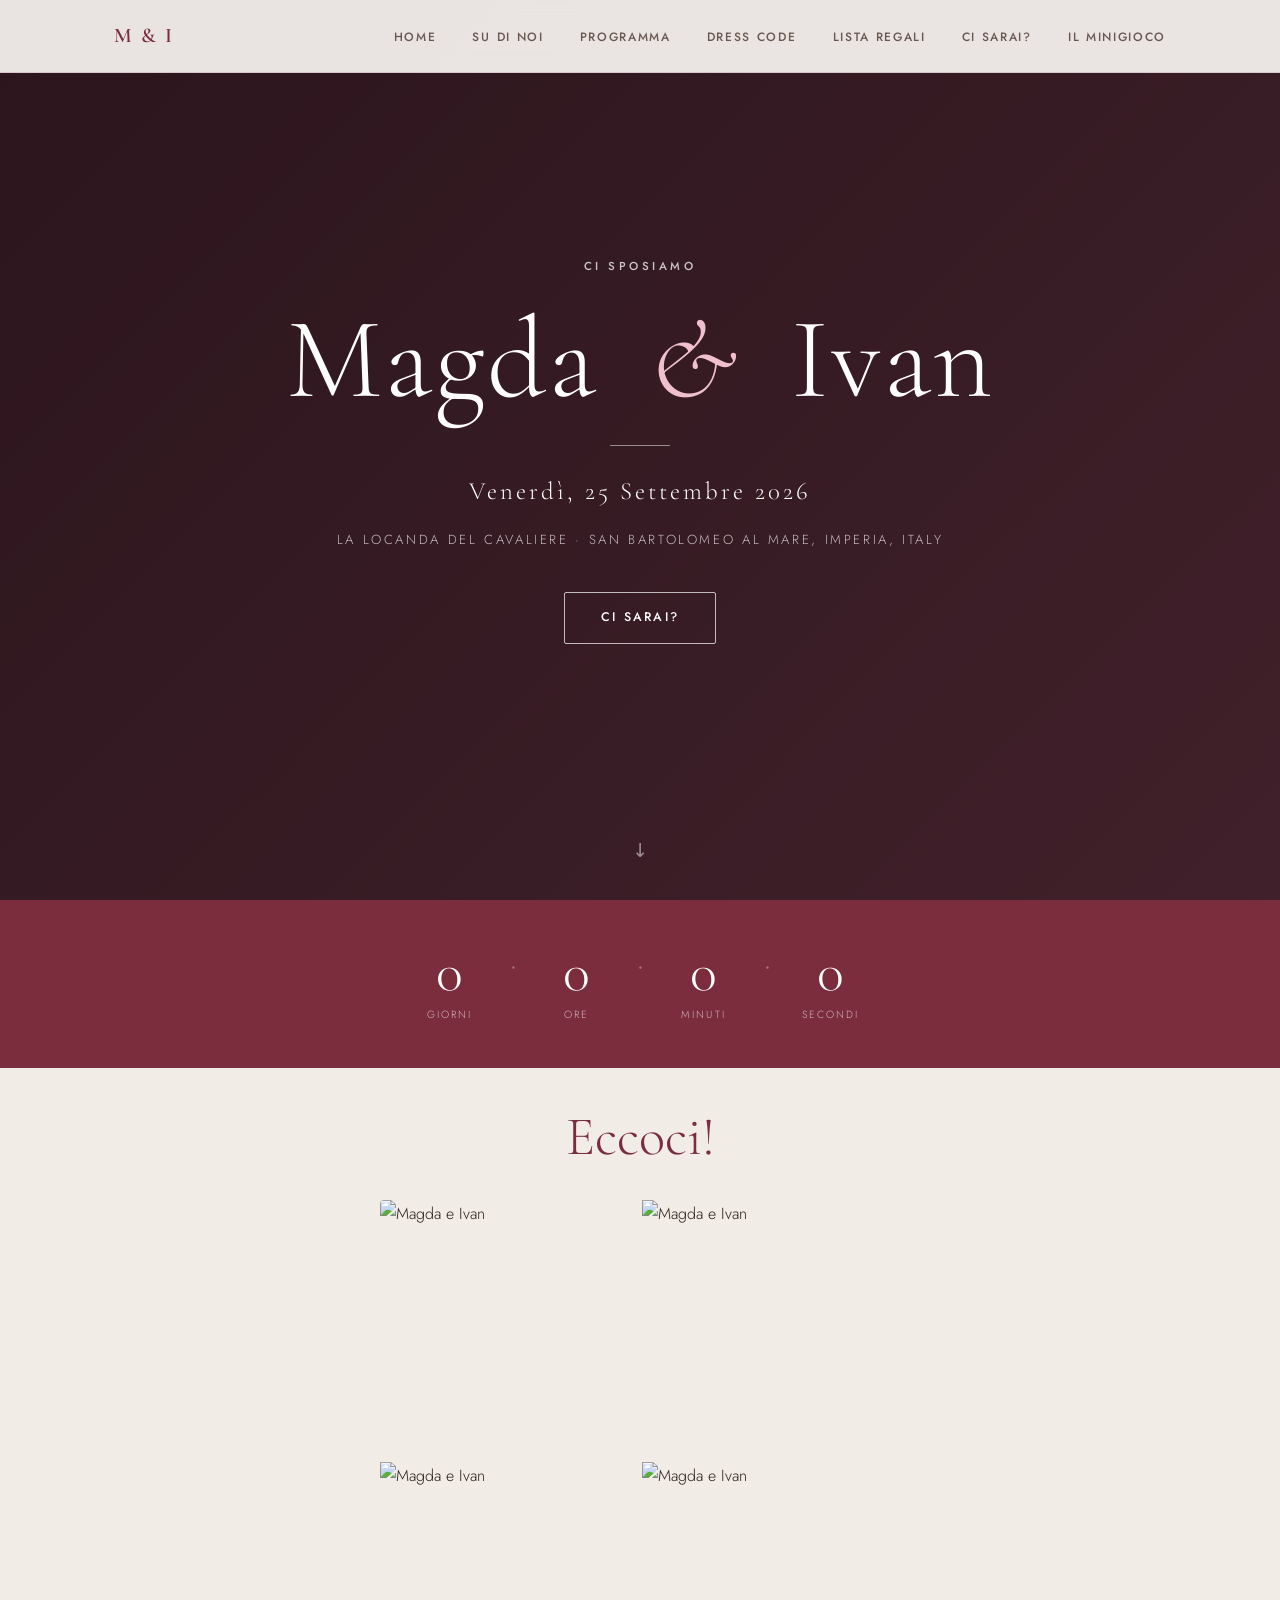
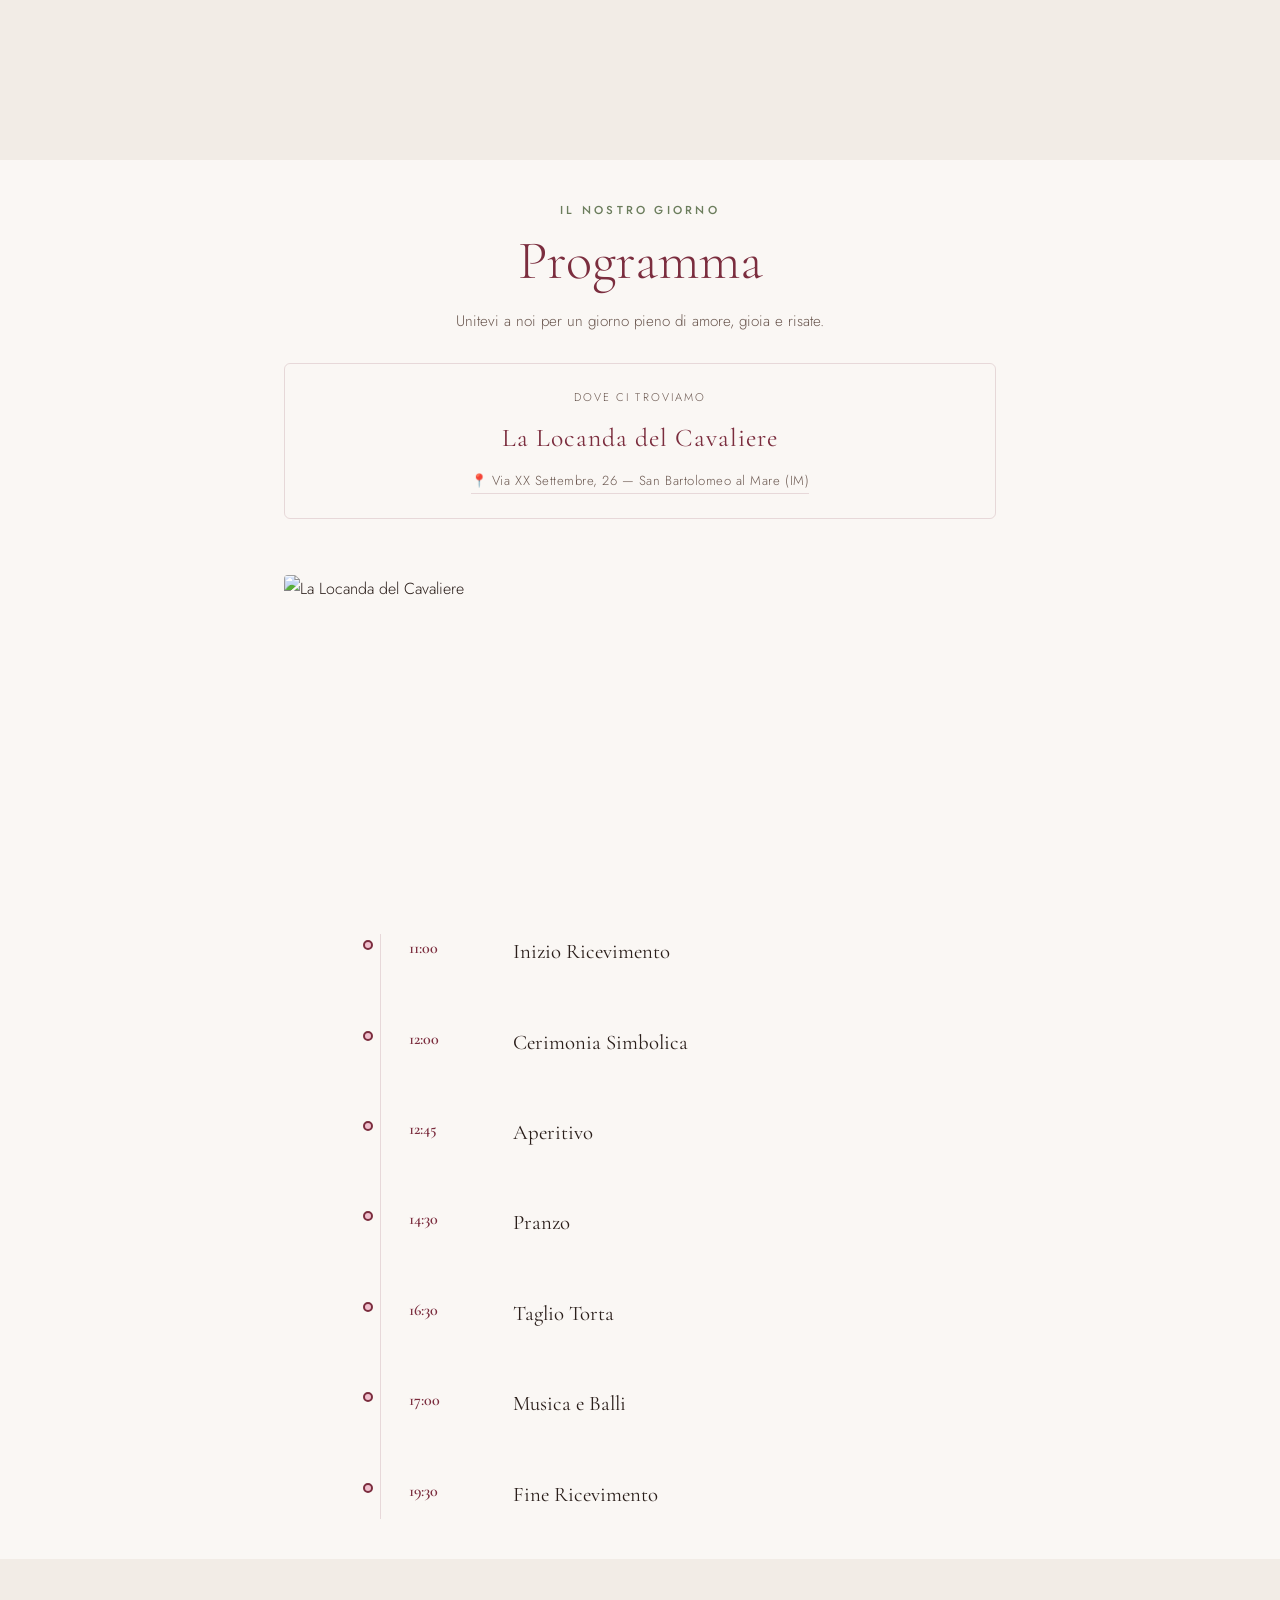
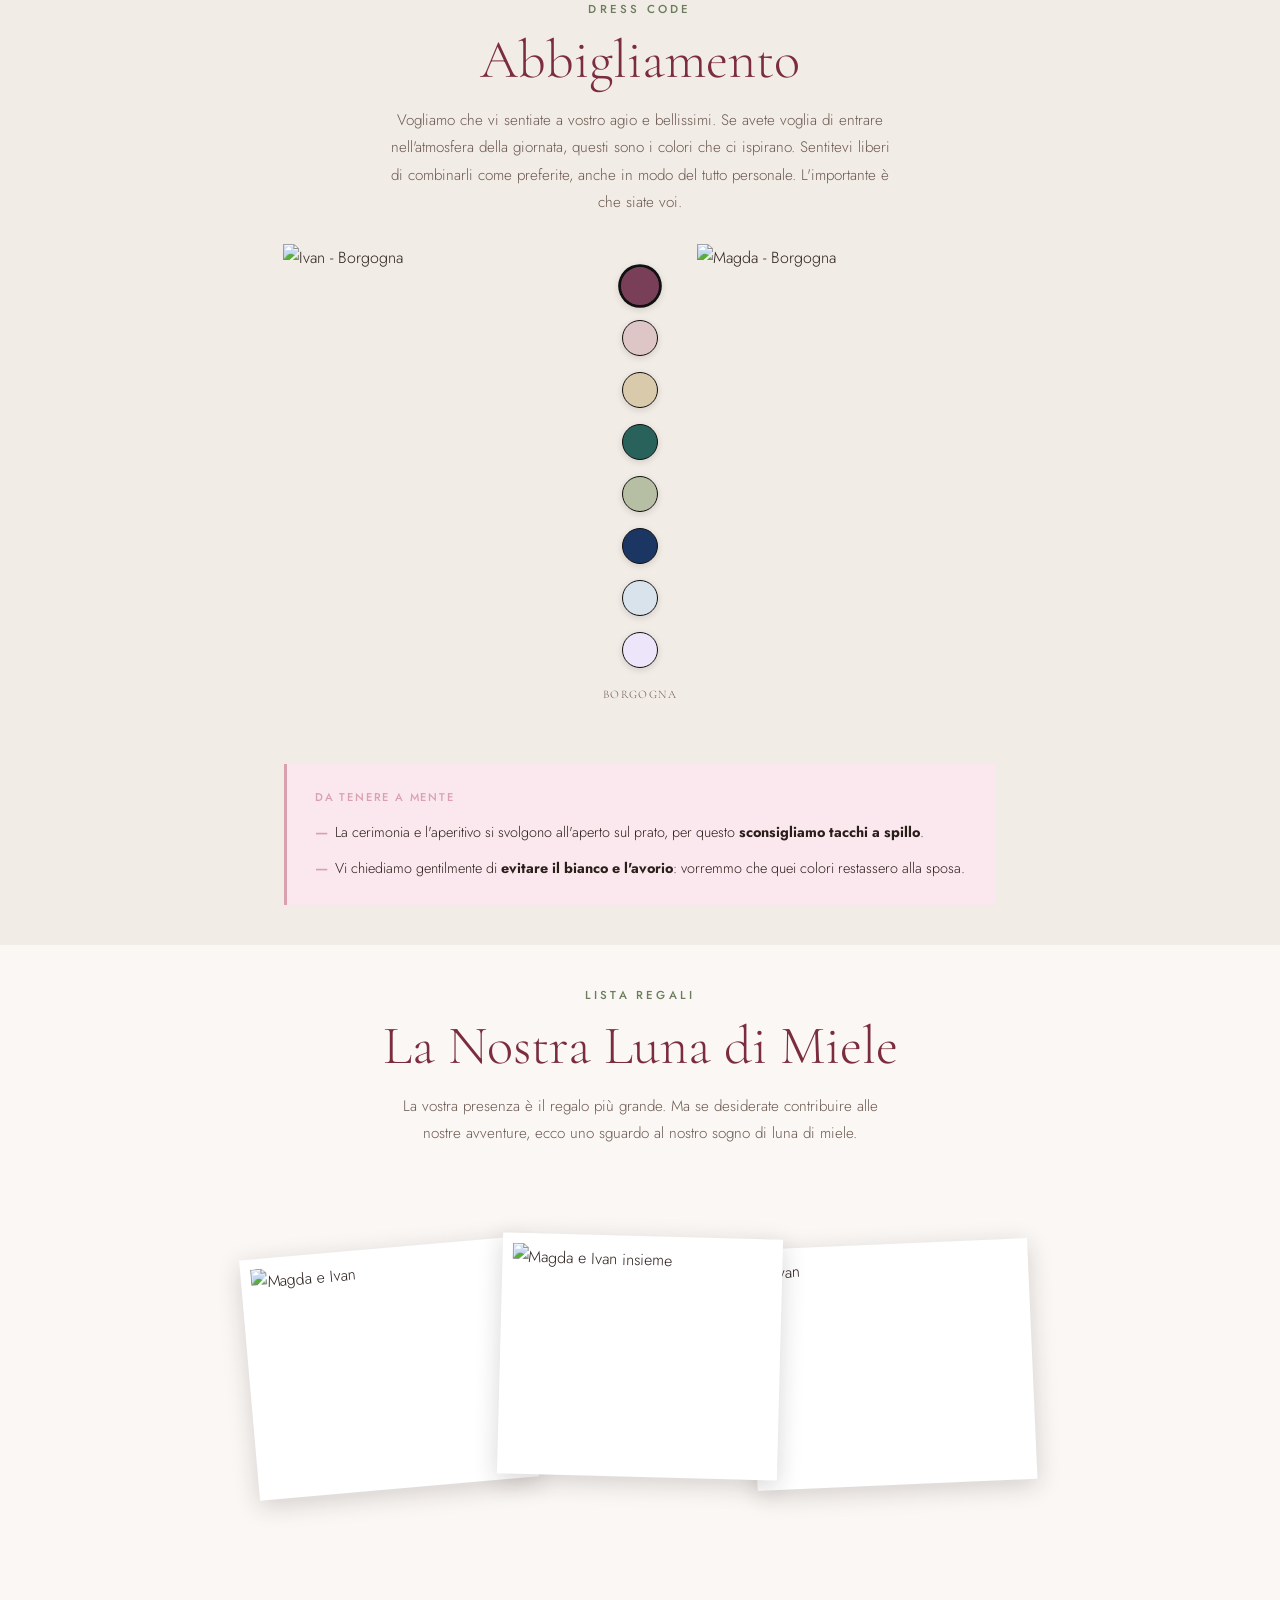
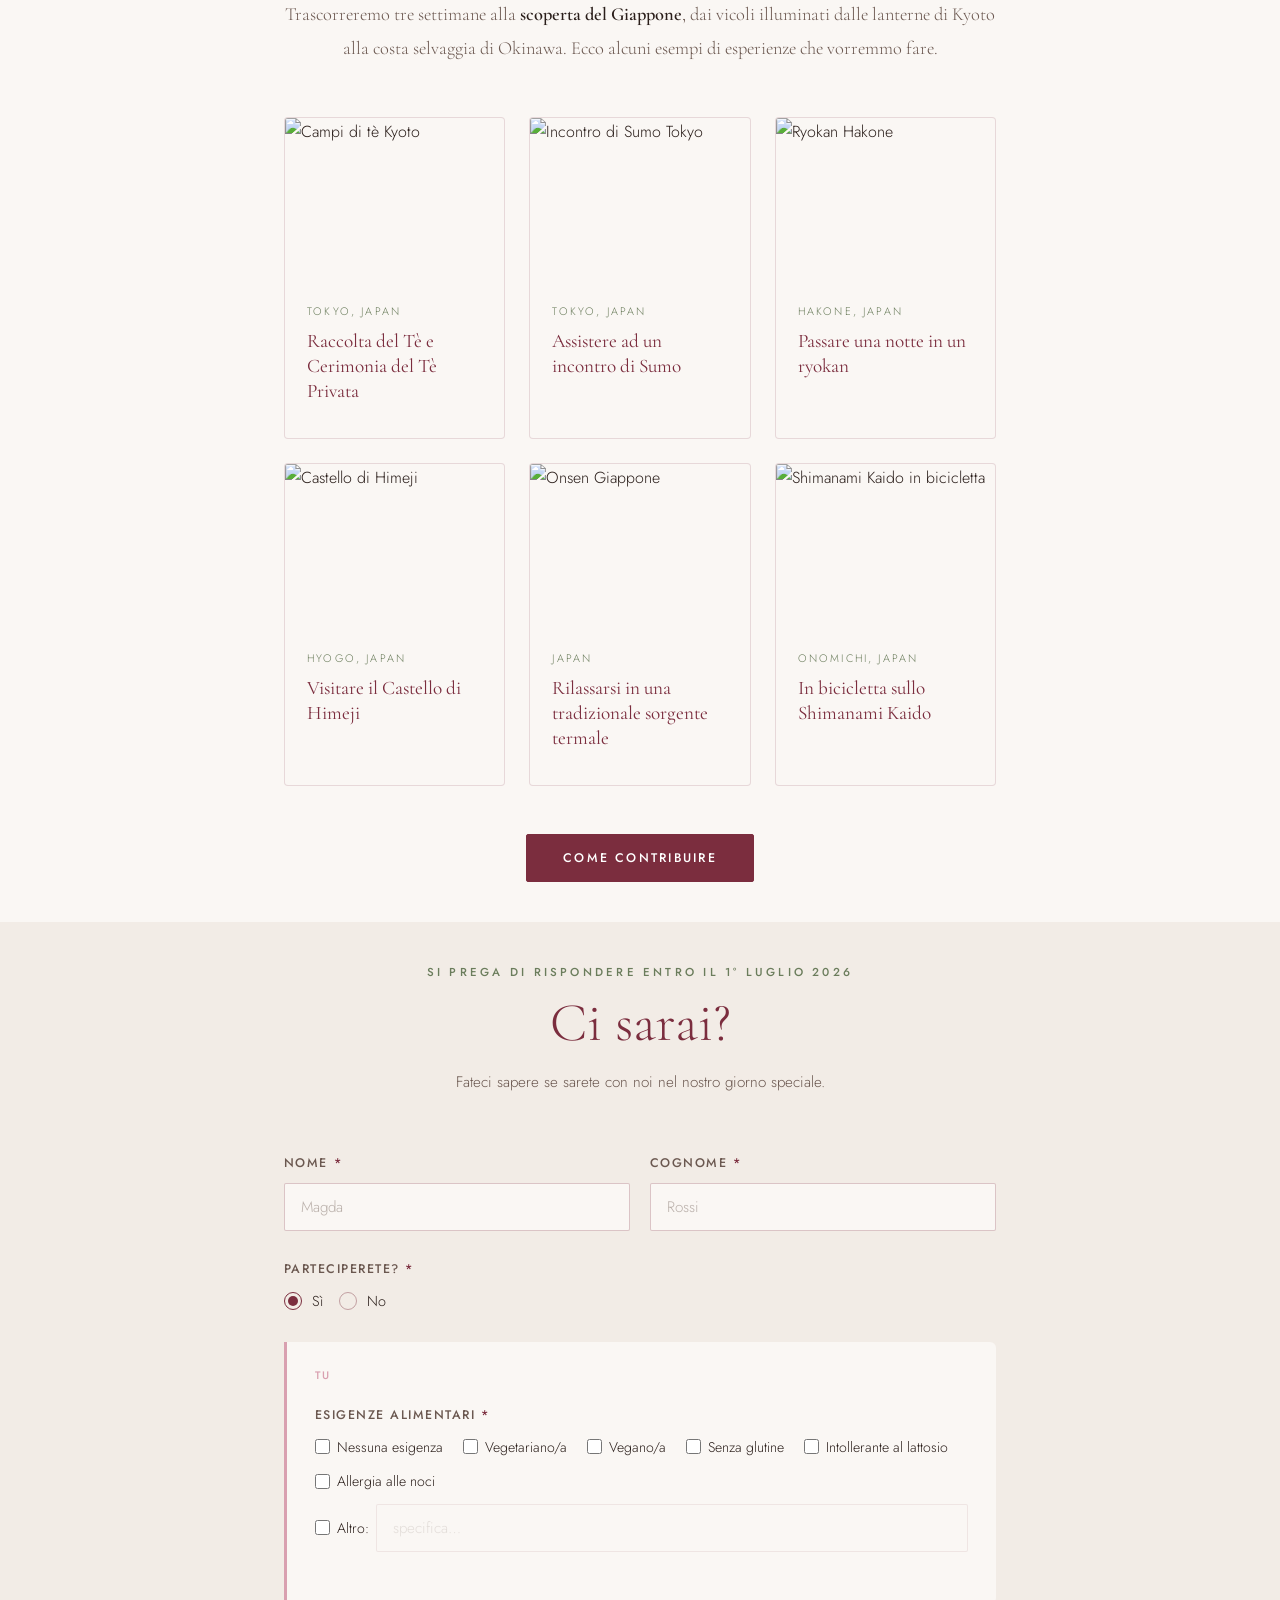
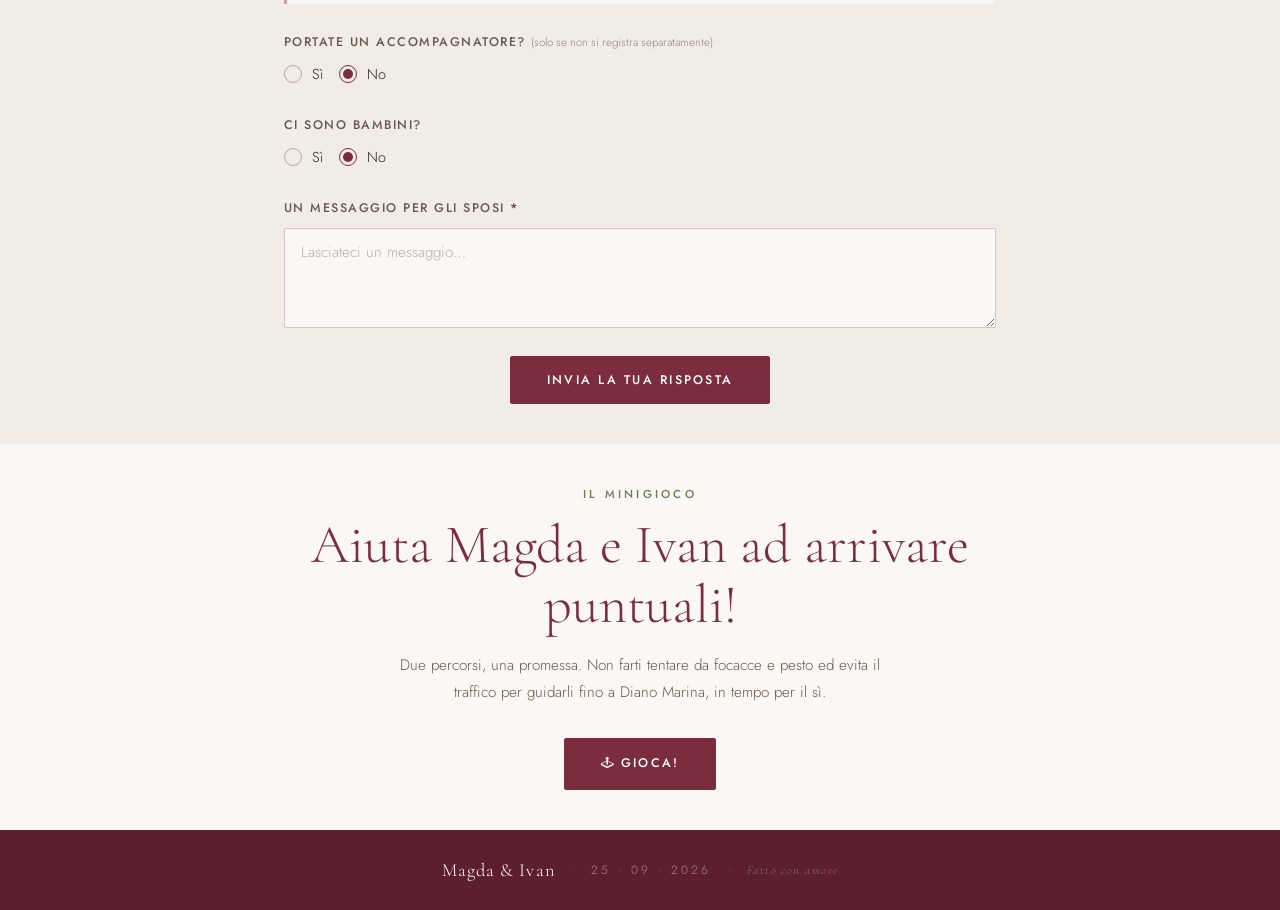
==== index.html @ 4a1fd31a "Add files via upload" ====
<!DOCTYPE html>
<html lang="it">
<head>
  <meta charset="UTF-8" />
  <meta name="viewport" content="width=device-width, initial-scale=1.0" />
  <title>Magda &amp; Ivan — Our Wedding</title>
  <link rel="preconnect" href="https://fonts.googleapis.com" />
  <link rel="preconnect" href="https://fonts.gstatic.com" crossorigin />
  <link href="https://fonts.googleapis.com/css2?family=Cormorant+Garamond:ital,wght@0,300;0,400;0,600;1,300;1,400&family=Jost:wght@300;400;500&display=swap" rel="stylesheet" />
  <link rel="stylesheet" href="styles.css" />
</head>
<body>

  <!-- Navigation -->
  <nav class="nav" id="nav">
    <div class="nav__inner">
      <a href="#hero" class="nav__logo">M &amp; I</a>
      <ul class="nav__links">
        <li><a href="#hero">Home</a></li>
        <li><a href="#about">Su di noi</a></li>
        <li><a href="#program">Programma</a></li>
        <li><a href="#attire">Dress code</a></li>
        <li><a href="#wishlist">Lista Regali</a></li>
        <li><a href="#rsvp">Ci sarai?</a></li>
        <li><a href="#game-teaser">Il minigioco</a></li>
      </ul>
      <button class="nav__hamburger" id="hamburger" aria-label="Apri menu">
        <span></span><span></span><span></span>
      </button>
    </div>
    <div class="nav__mobile" id="mobileMenu">
      <a href="#hero" class="nav__mobile-link">Home</a>
      <a href="#about" class="nav__mobile-link">Su di noi</a>
      <a href="#program" class="nav__mobile-link">Programma</a>
      <a href="#attire" class="nav__mobile-link">Abiti</a>
      <a href="#rsvp" class="nav__mobile-link">Ci sarai?</a>
      <a href="#wishlist" class="nav__mobile-link">Lista Regali</a>
      <a href="game.html" class="nav__mobile-link">🕹 Gioca!</a>
    </div>
  </nav>

  <!-- Hero -->
  <section class="hero" id="hero">
    <div class="hero__img-placeholder"></div>
    <div class="hero__overlay"></div>
    <div class="hero__content">
      <p class="hero__eyebrow">Ci sposiamo</p>
      <h1 class="hero__names">Magda <span class="hero__amp">&amp;</span> Ivan</h1>
      <div class="hero__divider"></div>
      <p class="hero__date">Venerdì, 25 Settembre 2026</p>
      <p class="hero__place">La Locanda del Cavaliere &middot; San Bartolomeo al Mare, Imperia, Italy</p>
      <a href="#rsvp" class="btn btn--outline-light hero__cta">Ci sarai?</a>
    </div>
    <a href="#program" class="hero__scroll" aria-label="Scorri verso il basso">&#8595;</a>
  </section>

  <!-- Countdown -->
  <section class="countdown">
    <div class="container">
      <div class="countdown__grid">
        <div class="countdown__unit">
          <span class="countdown__num" id="cd-days">—</span>
          <span class="countdown__label">Giorni</span>
        </div>
        <div class="countdown__sep">·</div>
        <div class="countdown__unit">
          <span class="countdown__num" id="cd-hours">—</span>
          <span class="countdown__label">Ore</span>
        </div>
        <div class="countdown__sep">·</div>
        <div class="countdown__unit">
          <span class="countdown__num" id="cd-minutes">—</span>
          <span class="countdown__label">Minuti</span>
        </div>
        <div class="countdown__sep">·</div>
        <div class="countdown__unit">
          <span class="countdown__num" id="cd-seconds">—</span>
          <span class="countdown__label">Secondi</span>
        </div>
      </div>
    </div>
  </section>

  <!-- Su di noi -->
  <section class="about-section" id="about">
    <div class="container container--narrow">
      <div class="about-section__header">
        <h2 class="section__title">Eccoci!</h2>
      </div>
      <div class="about-grid">
        <div class="about-grid__item" data-index="0">
          <img src="images/couple/magda-ivan-campo.jpeg" alt="Magda e Ivan" />
        </div>
        <div class="about-grid__item" data-index="1">
          <img src="images/couple/magda-ivan-sguardo.jpeg" alt="Magda e Ivan" />
        </div>
        <div class="about-grid__item" data-index="2">
          <img src="images/couple/magda-ivan-cappello.jpeg" alt="Magda e Ivan" />
        </div>
        <div class="about-grid__item" data-index="3">
          <img src="images/couple/magda-ivan-neve.jpeg" alt="Magda e Ivan" />
        </div>
      </div>
    </div>
  </section>

  <!-- Program -->
  <section class="section" id="program">
    <div class="container container--narrow">
      <div class="section__header">
        <p class="section__label">Il Nostro Giorno</p>
        <h2 class="section__title">Programma</h2>
        <p class="section__sub">Unitevi a noi per un giorno pieno di amore, gioia e risate.</p>
        <div class="program__venue">
          <p class="program__venue-label">Dove ci troviamo</p>
          <a class="program__venue-name" href="https://locandadelcavaliere.it/" target="_blank" rel="noopener">La Locanda del Cavaliere</a>
          <a class="program__venue-address" href="https://maps.google.com/?q=Via+XX+Settembre+26+18016+San+Bartolomeo+al+Mare+IM+Italia" target="_blank" rel="noopener">
            📍 Via XX Settembre, 26 — San Bartolomeo al Mare (IM)
          </a>
        </div>
      </div>

      <img src="images/venue/la-locanda-del-cavaliere.jpg" alt="La Locanda del Cavaliere" class="section-photo" />

       <div class="timeline">
        <div class="timeline__item">
          <span class="timeline__time">11:00</span>
          <div class="timeline__body">
            <h3 class="timeline__event">Inizio Ricevimento</h3>
          </div>
        </div>
        <div class="timeline__item">
          <span class="timeline__time">12:00</span>
          <div class="timeline__body">
            <h3 class="timeline__event">Cerimonia Simbolica</h3>
          </div>
        </div>
        <div class="timeline__item">
          <span class="timeline__time">12:45</span>
          <div class="timeline__body">
            <h3 class="timeline__event">Aperitivo</h3>
            <div class="timeline__detail">
              <p class="timeline__desc">Corner dei Lievitati · Corner Salumi e Formaggi tagliati a coltello · Corner dei Fritti · Corner dei Finger Food</p>
            </div>
          </div>
        </div>
        <div class="timeline__item">
          <span class="timeline__time">14:30</span>
          <div class="timeline__body">
            <h3 class="timeline__event">Pranzo</h3>
            <div class="timeline__detail">
              <p class="timeline__desc"><button class="menu-link" onclick="document.getElementById('menu-modal').classList.add('is-open')">Scopri il menù →</button></p>
            </div>
          </div>
        </div>
        <div class="timeline__item">
          <span class="timeline__time">16:30</span>
          <div class="timeline__body">
            <h3 class="timeline__event">Taglio Torta</h3>
          </div>
        </div>
        <div class="timeline__item">
          <span class="timeline__time">17:00</span>
          <div class="timeline__body">
            <h3 class="timeline__event">Musica e Balli</h3>
          </div>
        </div>
        <div class="timeline__item">
          <span class="timeline__time">19:30</span>
          <div class="timeline__body">
            <h3 class="timeline__event">Fine Ricevimento</h3>
          </div>
        </div>
      </div>
    </div>
  </section>

  <!-- Attire -->
  <section class="section section--alt" id="attire">
    <div class="container container--narrow">
      <div class="section__header">
        <p class="section__label">Dress Code</p>
        <h2 class="section__title">Abbigliamento</h2>
        <p class="section__sub">Vogliamo che vi sentiate a vostro agio e bellissimi. Se avete voglia di entrare nell'atmosfera della giornata, questi sono i colori che ci ispirano. Sentitevi liberi di combinarli come preferite, anche in modo del tutto personale. L'importante è che siate voi.</p>
      </div>

      <div class="attire__trio">

        <!-- Ivan (sinistra) -->
        <div class="attire__trio-panel">
          <div class="attire__trio-imgs">
            <div class="attire__trio-photo is-active" data-ivan="borgogna"><img src="images/attire/ivan-borgogna.png" alt="Ivan - Borgogna" /></div>
            <div class="attire__trio-photo" data-ivan="rosa-antico"><img src="images/attire/ivan-rosa-antico.png" alt="Ivan - Rosa Antico" /></div>
            <div class="attire__trio-photo" data-ivan="beige"><img src="images/attire/ivan-beige.png" alt="Ivan - Beige" /></div>
            <div class="attire__trio-photo" data-ivan="verde-foresta"><img src="images/attire/ivan-verde-foresta.png" alt="Ivan - Verde Foresta" /></div>
            <div class="attire__trio-photo" data-ivan="verde-salvia"><img src="images/attire/ivan-verde-salvia.png" alt="Ivan - Verde Salvia" /></div>
            <div class="attire__trio-photo" data-ivan="blu"><img src="images/attire/ivan-blu.png" alt="Ivan - Blu" /></div>
            <div class="attire__trio-photo" data-ivan="azzurro"><img src="images/attire/ivan-azzurro.png" alt="Ivan - Azzurro" /></div>
            <div class="attire__trio-photo" data-ivan="lilla"><img src="images/attire/ivan-lilla.png" alt="Ivan - Lilla" /></div>
          </div>
        </div>

        <!-- Colori (centro) -->
        <div class="attire__trio-colors">
          <button class="attire__color-btn is-active" data-color="borgogna"><span class="attire__color-swatch" style="background:#793f59;"></span></button>
          <button class="attire__color-btn" data-color="rosa-antico"><span class="attire__color-swatch" style="background:#ddc6c5;"></span></button>
          <button class="attire__color-btn" data-color="beige"><span class="attire__color-swatch" style="background:#d8caab;"></span></button>
          <button class="attire__color-btn" data-color="verde-foresta"><span class="attire__color-swatch" style="background:#28625b;"></span></button>
          <button class="attire__color-btn" data-color="verde-salvia"><span class="attire__color-swatch" style="background:#b6bfa4;"></span></button>
          <button class="attire__color-btn" data-color="blu"><span class="attire__color-swatch" style="background:#1b3663;"></span></button>
          <button class="attire__color-btn" data-color="azzurro"><span class="attire__color-swatch" style="background:#d9e3eb;"></span></button>
          <button class="attire__color-btn" data-color="lilla"><span class="attire__color-swatch" style="background:#ede6fa;"></span></button>
          <p class="attire__color-label" id="attire-color-label">Borgogna</p>
        </div>

        <!-- Magda (destra) -->
        <div class="attire__trio-panel">
          <div class="attire__trio-imgs">
            <div class="attire__trio-photo is-active" data-magda="borgogna"><img src="images/attire/magda-borgogna.png" alt="Magda - Borgogna" /></div>
            <div class="attire__trio-photo" data-magda="rosa-antico"><img src="images/attire/magda-rosa-antico.png" alt="Magda - Rosa Antico" /></div>
            <div class="attire__trio-photo" data-magda="beige"><img src="images/attire/magda-beige.png" alt="Magda - Beige" /></div>
            <div class="attire__trio-photo" data-magda="verde-foresta"><img src="images/attire/magda-verde-foresta.png" alt="Magda - Verde Foresta" /></div>
            <div class="attire__trio-photo" data-magda="verde-salvia"><img src="images/attire/magda-verde-salvia.png" alt="Magda - Verde Salvia" /></div>
            <div class="attire__trio-photo" data-magda="blu"><img src="images/attire/magda-blu.png" alt="Magda - Blu" /></div>
            <div class="attire__trio-photo" data-magda="azzurro"><img src="images/attire/magda-azzurro.png" alt="Magda - Azzurro" /></div>
            <div class="attire__trio-photo" data-magda="lilla"><img src="images/attire/magda-lilla.png" alt="Magda - Lilla" /></div>
          </div>
        </div>

      </div>

      <div class="attire__note">
        <p class="attire__note-heading">Da tenere a mente</p>
        <ul class="attire__note-list">
          <li>La cerimonia e l'aperitivo si svolgono all'aperto sul prato, per questo <strong>sconsigliamo tacchi a spillo</strong>.</li>
          <li>Vi chiediamo gentilmente di <strong>evitare il bianco e l'avorio</strong>: vorremmo che quei colori restassero alla sposa.</li>
        </ul>
      </div>
    </div>
  </section>

  <!-- Gift / Wishlist (Honeymoon) -->
  <section class="section" id="wishlist">
    <div class="container container--narrow">
      <div class="section__header">
        <p class="section__label">Lista Regali</p>
        <h2 class="section__title">La Nostra Luna di Miele</h2>
        <p class="section__sub">La vostra presenza è il regalo più grande. Ma se desiderate contribuire alle nostre avventure, ecco uno sguardo al nostro sogno di luna di miele.</p>
      </div>

      <div class="polaroid-wall">
        <div class="polaroid polaroid--left">
          <img src="images/couple/magda-ivan-ritratto.jpeg" alt="Magda e Ivan" />
        </div>
        <div class="polaroid polaroid--center">
          <img src="images/couple/magda-ivan-insieme.jpeg" alt="Magda e Ivan insieme" />
        </div>
        <div class="polaroid polaroid--right">
          <img src="images/couple/ivan-ritratto.jpeg" alt="Ivan" />
        </div>
      </div>

      <p class="wishlist__intro">Trascorreremo tre settimane alla <strong>scoperta del Giappone</strong>, dai vicoli illuminati dalle lanterne di Kyoto alla costa selvaggia di Okinawa. Ecco alcuni esempi di esperienze che vorremmo fare.</p>

      <div class="wishlist__grid">

        <div class="wish-card">
          <div class="wish-card__img-wrap">
            <img src="images/japan/kyoto-campi-te.jpg" alt="Campi di tè Kyoto" class="wish-card__img" />
            <div class="wish-card__overlay"><p>"Vuoi che partiamo subito per la nostra avventura” domandó Peter, "o preferisci prendere il te?"" "Prima il te", rispose Wendy.</p></div>
          </div>
          <div class="wish-card__body">
            <p class="wish-card__tag">Tokyo, Japan</p>
            <h3 class="wish-card__title">Raccolta del Tè e Cerimonia del Tè Privata</h3>
          </div>
        </div>

        <div class="wish-card">
          <div class="wish-card__img-wrap">
            <img src="images/japan/tokyo-sumo.jpg" alt="Incontro di Sumo Tokyo" class="wish-card__img" />
            <div class="wish-card__overlay"><p>Non si entra nel dohyo senza rispetto.</p></div>
          </div>
          <div class="wish-card__body">
            <p class="wish-card__tag">Tokyo, Japan</p>
            <h3 class="wish-card__title">Assistere ad un incontro di Sumo</h3>
          </div>
        </div>

        <div class="wish-card">
          <div class="wish-card__img-wrap">
            <img src="images/japan/hakone-ryokan.jpg" alt="Ryokan Hakone" class="wish-card__img" />
            <div class="wish-card__overlay"><p>Amare è mangiare e dormire insieme.</p></div>
          </div>
          <div class="wish-card__body">
            <p class="wish-card__tag">Hakone, Japan</p>
            <h3 class="wish-card__title">Passare una notte in un ryokan</h3>
          </div>
        </div>

        <div class="wish-card">
          <div class="wish-card__img-wrap">
            <img src="images/japan/himeji-castello.jpg" alt="Castello di Himeji" class="wish-card__img" />
            <div class="wish-card__overlay"><p>Dove trovar la pace che tutti rende bello, se non dentro un fatato magnifico castello?</p></div>
          </div>
          <div class="wish-card__body">
            <p class="wish-card__tag">Hyogo, Japan</p>
            <h3 class="wish-card__title">Visitare il Castello di Himeji</h3>
          </div>
        </div>

        <div class="wish-card">
          <div class="wish-card__img-wrap">
            <img src="images/japan/giappone-onsen.png" alt="Onsen Giappone" class="wish-card__img" />
            <div class="wish-card__overlay"><p>Non c’è nulla che provochi più trambusto delle persone che cercano il relax.</p></div>
          </div>
          <div class="wish-card__body">
            <p class="wish-card__tag">Japan</p>
            <h3 class="wish-card__title">Rilassarsi in una tradizionale sorgente termale</h3>
          </div>
        </div>

        <div class="wish-card">
          <div class="wish-card__img-wrap">
            <img src="images/japan/shimanami-kaido.jpg" alt="Shimanami Kaido in bicicletta" class="wish-card__img" />
            <div class="wish-card__overlay"><p>Vai, con questa canzonetta metti il cuore in bicicletta e il mondo aspetta il tuo sorriso, vai.</p></div>
          </div>
          <div class="wish-card__body">
            <p class="wish-card__tag">Onomichi, Japan</p>
            <h3 class="wish-card__title">In bicicletta sullo Shimanami Kaido</h3>
          </div>
        </div>

      </div>

      <div class="wishlist__cta">
        <button class="btn btn--primary" id="contributeBtn">Come contribuire</button>
      </div>
    </div>
  </section>

  <!-- RSVP -->
  <section class="section section--alt" id="rsvp">
    <div class="container container--narrow">
      <div class="section__header">
        <p class="section__label">Si prega di rispondere entro il 1° luglio 2026</p>
        <h2 class="section__title">Ci sarai?</h2>
        <p class="section__sub">Fateci sapere se sarete con noi nel nostro giorno speciale.</p>
      </div>

      <form class="rsvp-form" id="rsvpForm" novalidate>

        <!-- ① Nome + Partecipazione (sempre visibili) -->
        <div class="form__row">
          <div class="form__group">
            <label class="form__label" for="firstName">Nome <span class="req">*</span></label>
            <input class="form__input" type="text" id="firstName" name="firstName" placeholder="Magda" required />
          </div>
          <div class="form__group">
            <label class="form__label" for="lastName">Cognome <span class="req">*</span></label>
            <input class="form__input" type="text" id="lastName" name="lastName" placeholder="Rossi" required />
          </div>
        </div>

        <div class="form__group">
          <label class="form__label">Parteciperete? <span class="req">*</span></label>
          <div class="form__radio-group">
            <label class="form__radio"><input type="radio" name="attendance" value="yes" required checked /><span class="form__radio-custom"></span>Sì</label>
            <label class="form__radio"><input type="radio" name="attendance" value="no" /><span class="form__radio-custom"></span>No</label>
          </div>
        </div>

        <!-- ② Tutto il resto — visibile solo se Sì -->
        <div id="rsvpYesSection">

        <div class="form__person-card" id="cardMain">
          <p class="form__person-tag">Tu</p>
          <div class="form__group">
            <label class="form__label">Esigenze alimentari <span class="req">*</span></label>
            <div class="form__dietary" data-person="main">
              <label class="form__check"><input type="checkbox" name="d-main" value="nessuna"><span>Nessuna esigenza</span></label>
              <label class="form__check"><input type="checkbox" name="d-main" value="vegetariano"><span>Vegetariano/a</span></label>
              <label class="form__check"><input type="checkbox" name="d-main" value="vegano"><span>Vegano/a</span></label>
              <label class="form__check"><input type="checkbox" name="d-main" value="glutine"><span>Senza glutine</span></label>
              <label class="form__check"><input type="checkbox" name="d-main" value="lattosio"><span>Intollerante al lattosio</span></label>
              <label class="form__check"><input type="checkbox" name="d-main" value="noci"><span>Allergia alle noci</span></label>
              <label class="form__check form__check--altro"><input type="checkbox" name="d-main" value="altro"><span>Altro:</span><input type="text" class="form__input form__input--inline" name="d-main-altro" placeholder="specifica…" disabled></label>
            </div>
          </div>
        </div>

        <!-- ③ Accompagnatore -->
        <div class="form__group" id="plusOneSection">
          <label class="form__label">Portate un accompagnatore? <span class="form__label--note">(solo se non si registra separatamente)</span></label>
          <div class="form__radio-group">
            <label class="form__radio"><input type="radio" name="plusOne" value="yes" /><span class="form__radio-custom"></span>Sì</label>
            <label class="form__radio"><input type="radio" name="plusOne" value="no" checked /><span class="form__radio-custom"></span>No</label>
          </div>
        </div>

        <div id="plusOneDetails" style="display:none">
          <div class="form__person-card">
            <p class="form__person-tag">Accompagnatore</p>
            <div class="form__row">
              <div class="form__group">
                <label class="form__label" for="plusFirstName">Nome</label>
                <input class="form__input" type="text" id="plusFirstName" name="plusFirstName" placeholder="Nome" />
              </div>
              <div class="form__group">
                <label class="form__label" for="plusLastName">Cognome</label>
                <input class="form__input" type="text" id="plusLastName" name="plusLastName" placeholder="Cognome" />
              </div>
            </div>
            <div class="form__group">
              <label class="form__label">Esigenze alimentari <span class="req">*</span></label>
              <div class="form__dietary" data-person="plus">
                <label class="form__check"><input type="checkbox" name="d-plus" value="nessuna"><span>Nessuna esigenza</span></label>
                <label class="form__check"><input type="checkbox" name="d-plus" value="vegetariano"><span>Vegetariano/a</span></label>
                <label class="form__check"><input type="checkbox" name="d-plus" value="vegano"><span>Vegano/a</span></label>
                <label class="form__check"><input type="checkbox" name="d-plus" value="glutine"><span>Senza glutine</span></label>
                <label class="form__check"><input type="checkbox" name="d-plus" value="lattosio"><span>Intollerante al lattosio</span></label>
                <label class="form__check"><input type="checkbox" name="d-plus" value="noci"><span>Allergia alle noci</span></label>
                <label class="form__check form__check--altro"><input type="checkbox" name="d-plus" value="altro"><span>Altro:</span><input type="text" class="form__input form__input--inline" name="d-plus-altro" placeholder="specifica…" disabled></label>
              </div>
            </div>
          </div>
        </div>

        <!-- ④ Bambini -->
        <div class="form__group">
          <label class="form__label">Ci sono bambini?</label>
          <div class="form__radio-group">
            <label class="form__radio"><input type="radio" name="hasChildren" value="yes" /><span class="form__radio-custom"></span>Sì</label>
            <label class="form__radio"><input type="radio" name="hasChildren" value="no" checked /><span class="form__radio-custom"></span>No</label>
          </div>
        </div>

        <div id="childrenSection" style="display:none">
          <div class="form__group">
            <label class="form__label" for="childrenCount">Quanti bambini?</label>
            <select class="form__input form__select" id="childrenCount" name="childrenCount">
              <option value="">—</option>
              <option value="1">1</option>
              <option value="2">2</option>
              <option value="3">3</option>
              <option value="4">4</option>
            </select>
          </div>
          <div id="childrenCards"></div>
        </div>

        <!-- ⑤ Messaggio -->
        <!-- ⑤ Messaggio -->
        <div class="form__group">
          <label class="form__label" for="message">Un messaggio per gli sposi <span class="req">*</span></label>
          <textarea class="form__input form__textarea" id="message" name="message" rows="3" placeholder="Lasciateci un messaggio…"></textarea>
        </div>

        </div><!-- /rsvpYesSection -->

        <div class="form__footer">
          <button class="btn btn--primary" type="submit">Invia la tua risposta</button>
        </div>

        <div class="form__error" id="formError" style="display:none;">
          <p id="formErrorMsg">Compilate tutti i campi obbligatori prima di inviare.</p>
        </div>

      </form>

      <div class="form__success" id="formSuccess" style="display:none;">
        <p id="formSuccessMsg"></p>
      </div>

    </div>
  </section>

  <!-- Contribute Modal -->
  <div class="modal" id="contributeModal" role="dialog" aria-modal="true" aria-labelledby="modalTitle">
    <div class="modal__backdrop" id="modalBackdrop"></div>
    <div class="modal__box">
      <button class="modal__close" id="modalClose" aria-label="Chiudi">&#10005;</button>
      <p class="modal__eyebrow">Luna di Miele</p>
      <h2 class="modal__title" id="modalTitle">Come Contribuire</h2>
      <p class="modal__intro">Se desiderate regalarci un pezzo del nostro viaggio in Giappone, potete farlo tramite bonifico bancario ai seguenti riferimenti.</p>

      <div class="modal__details">
        <div class="modal__row">
          <span class="modal__label">Intestatario</span>
          <span class="modal__value">Magda Boretti</span>
        </div>
        <div class="modal__row">
          <span class="modal__label">IBAN</span>
          <span class="modal__value">IT87 F076 0110 5000 0106 2211 196</span>
        </div>
        <div class="modal__row">
          <span class="modal__label">Causale</span>
          <span class="modal__value">Regalo Nozze Magda Boretti e Ivan Ferrari</span>
        </div>
      </div>

      <p class="modal__note">Per qualsiasi domanda contattateci:<br>Ivan <a href="tel:+393299569740">+39 329 956 9740</a><br>Magda <a href="tel:+393663238683">+39 366 323 8683</a></p>
    </div>
  </div>

  <!-- Gioco -->
  <section class="section" id="game-teaser">
    <div class="container container--narrow" style="text-align:center;">
      <p class="section__label">Il minigioco</p>
      <h2 class="section__title">Aiuta Magda e Ivan ad arrivare puntuali!</h2>
      <p class="section__sub" style="margin-bottom:32px;">Due percorsi, una promessa. Non farti tentare da focacce e pesto ed evita il traffico per guidarli fino a Diano Marina, in tempo per il sì.</p>
      <a href="game.html" class="btn btn--primary">🕹 Gioca!</a>
    </div>
  </section>

  <!-- Footer -->
  <footer class="footer">
    <div class="container">
      <a href="#hero" class="footer__top">
        <span class="footer__names">Magda &amp; Ivan</span>
        <span class="footer__sep">·</span>
        <span class="footer__date">25 · 09 · 2026</span>
        <span class="footer__sep">·</span>
        <span class="footer__tagline">Fatto con amore</span>
      </a>
    </div>
  </footer>

  <!-- Modal Menù -->
  <div id="menu-modal" class="menu-modal" role="dialog" aria-modal="true" aria-labelledby="menu-modal-title">
    <div class="menu-modal__backdrop" onclick="document.getElementById('menu-modal').classList.remove('is-open')"></div>
    <div class="menu-modal__box">
      <button class="menu-modal__close" onclick="document.getElementById('menu-modal').classList.remove('is-open')" aria-label="Chiudi">✕</button>
      <p class="menu-modal__label">Il Menù</p>
      <h2 class="menu-modal__title" id="menu-modal-title">Pranzo di Nozze</h2>
      <div class="menu-modal__courses">
        <div class="menu-modal__course">
          <span class="menu-modal__course-label">Antipasto</span>
          <p class="menu-modal__course-name">Brandacujun della tradizione</p>
        </div>
        <div class="menu-modal__course">
          <span class="menu-modal__course-label">Primo</span>
          <p class="menu-modal__course-name">Riso Riserva San Massimo mantecato alla zucchina trombetta, con gorgonzola e anacardi al curry</p>
        </div>
        <div class="menu-modal__course">
          <span class="menu-modal__course-label">Secondo</span>
          <p class="menu-modal__course-name">Brasato di Manzo alla Barbera, spuma di patate e spinacino</p>
        </div>
      </div>
    </div>
  </div>

  <script src="script.js"></script>
</body>
</html>
---- styles.css ----
/* ============================================================
   WEDDING WEBSITE — Magda & Ivan
   Palette: Burgundy · Sage Green · Dreamy Rose
   ============================================================ */

/* --- Reset & Base ----------------------------------------- */
*, *::before, *::after { box-sizing: border-box; margin: 0; padding: 0; }

:root {
  --burgundy:      #7B2D3E;
  --burgundy-dk:   #5C1F2D;
  --burgundy-lt:   #9E4B5C;
  --sage:          #8A9E78;
  --sage-lt:       #B4C8A1;
  --sage-dk:       #6B7D5C;
  --rose:          #F0C0CE;
  --rose-lt:       #FAE8EE;
  --rose-dk:       #D9A0B0;
  --cream:         #FAF7F4;
  --cream-dk:      #F2ECE6;
  --dark:          #2A1E1A;
  --mid:           #6B5850;
  --light-border:  rgba(123, 45, 62, 0.15);

  --font-serif:    'Cormorant Garamond', Georgia, serif;
  --font-sans:     'Jost', system-ui, sans-serif;

  --max-w:         1100px;
  --narrow-w:      760px;
  --section-gap:   40px;
  --radius:        2px;
  --transition:    0.3s ease;
}

html {
  scroll-behavior: smooth;
  font-size: 16px;
}

body {
  font-family: var(--font-sans);
  font-weight: 300;
  color: var(--dark);
  background: var(--cream);
  line-height: 1.75;
  -webkit-font-smoothing: antialiased;
}

img { max-width: 100%; display: block; }
a   { color: inherit; text-decoration: none; }

/* --- Utility ---------------------------------------------- */
.container {
  max-width: var(--max-w);
  margin-inline: auto;
  padding-inline: 24px;
}
.container--narrow {
  max-width: var(--narrow-w);
}

/* --- Section photo ---------------------------------------- */
.section-photo {
  width: 100%;
  aspect-ratio: 16 / 7;
  object-fit: cover;
  border-radius: 4px;
  margin-block: 48px;
  display: block;
}

/* --- Placeholder images ----------------------------------- */
.img-placeholder {
  width: 100%;
  aspect-ratio: 16 / 7;
  border-radius: 4px;
  background:
    linear-gradient(135deg,
      var(--rose-lt) 0%,
      var(--rose) 30%,
      var(--sage-lt) 60%,
      var(--cream-dk) 100%);
  position: relative;
  overflow: hidden;
  margin-block: 48px;
}
.img-placeholder::after {
  content: 'Photo coming soon';
  position: absolute;
  inset: 0;
  display: flex;
  align-items: center;
  justify-content: center;
  font-family: var(--font-serif);
  font-size: 1rem;
  letter-spacing: 0.15em;
  color: rgba(123, 45, 62, 0.45);
  text-transform: uppercase;
}
.wish-card__img--placeholder {
  aspect-ratio: 4 / 3;
  margin-block: 0;
  border-radius: 0;
}
.wish-card__img--placeholder::after {
  font-size: 0.75rem;
}

/* --- Buttons ---------------------------------------------- */
.btn {
  display: inline-block;
  font-family: var(--font-sans);
  font-size: 0.78rem;
  font-weight: 500;
  letter-spacing: 0.18em;
  text-transform: uppercase;
  padding: 14px 36px;
  border-radius: var(--radius);
  cursor: pointer;
  transition: background var(--transition), color var(--transition), border-color var(--transition);
  border: 1.5px solid transparent;
}
.btn--primary {
  background: var(--burgundy);
  color: #fff;
  border-color: var(--burgundy);
}
.btn--primary:hover {
  background: var(--burgundy-dk);
  border-color: var(--burgundy-dk);
}
.btn--outline-light {
  background: transparent;
  color: #fff;
  border-color: rgba(255,255,255,0.7);
}
.btn--outline-light:hover {
  background: rgba(255,255,255,0.15);
  border-color: #fff;
}

/* ============================================================
   NAVIGATION
   ============================================================ */
.nav {
  position: fixed;
  top: 0; left: 0; right: 0;
  z-index: 100;
  background: rgba(250, 247, 244, 0.92);
  backdrop-filter: blur(10px);
  border-bottom: 1px solid var(--light-border);
  transition: box-shadow var(--transition);
}
.nav.is-scrolled { box-shadow: 0 2px 20px rgba(42, 30, 26, 0.08); }

/* Offset per scroll da nav fissa */
section[id] { scroll-margin-top: 72px; }

.nav__inner {
  max-width: var(--max-w);
  margin-inline: auto;
  padding: 18px 24px;
  display: flex;
  align-items: center;
  justify-content: space-between;
}

.nav__logo {
  font-family: var(--font-serif);
  font-size: 1.3rem;
  font-weight: 600;
  color: var(--burgundy);
  letter-spacing: 0.1em;
}

.nav__links {
  list-style: none;
  display: flex;
  gap: 36px;
}
.nav__links a {
  font-size: 0.75rem;
  font-weight: 500;
  letter-spacing: 0.14em;
  text-transform: uppercase;
  color: var(--mid);
  transition: color var(--transition);
  position: relative;
}
.nav__links a::after {
  content: '';
  position: absolute;
  bottom: -3px; left: 0;
  width: 0; height: 1px;
  background: var(--burgundy);
  transition: width var(--transition);
}
.nav__links a:hover { color: var(--burgundy); }
.nav__links a:hover::after { width: 100%; }

.nav__hamburger {
  display: none;
  flex-direction: column;
  gap: 5px;
  background: none;
  border: none;
  cursor: pointer;
  padding: 4px;
}
.nav__hamburger span {
  display: block;
  width: 22px;
  height: 1.5px;
  background: var(--burgundy);
  transition: var(--transition);
}

.nav__mobile {
  display: none;
  flex-direction: column;
  padding: 16px 24px 24px;
  border-top: 1px solid var(--light-border);
}
.nav__mobile.is-open { display: flex; }
.nav__mobile-link {
  padding: 10px 0;
  font-size: 0.85rem;
  font-weight: 500;
  letter-spacing: 0.12em;
  text-transform: uppercase;
  color: var(--mid);
  border-bottom: 1px solid var(--light-border);
}
.nav__mobile-link:last-child { border-bottom: none; }

/* ============================================================
   HERO
   ============================================================ */
.hero {
  position: relative;
  height: 100dvh;
  min-height: 600px;
  display: flex;
  align-items: center;
  justify-content: center;
  text-align: center;
  overflow: hidden;
}

.hero__img-placeholder {
  position: absolute;
  inset: 0;
  width: 100%;
  height: 100%;
  background: linear-gradient(
    135deg,
    #3d1f28 0%,
    #5e313e 30%,
    #7a3d50 55%,
    #4a2533 75%,
    #2e1520 100%
  );
  background-size: 300% 300%;
  animation: heroWave 12s ease-in-out infinite;
  aspect-ratio: unset;
  margin-block: 0;
  border-radius: 0;
}
@keyframes heroWave {
  0%   { background-position:   0% 50%; }
  50%  { background-position: 100% 50%; }
  100% { background-position:   0% 50%; }
}
.hero__img-placeholder::after { display: none; }

.hero__overlay {
  position: absolute;
  inset: 0;
  background: rgba(20, 8, 12, 0.42);
}

.hero__content {
  position: relative;
  z-index: 1;
  color: #fff;
  padding: 24px;
}

.hero__eyebrow {
  font-family: var(--font-sans);
  font-size: 0.72rem;
  font-weight: 500;
  letter-spacing: 0.3em;
  text-transform: uppercase;
  opacity: 0.75;
  margin-bottom: 24px;
}

.hero__names {
  font-family: var(--font-serif);
  font-size: clamp(3.5rem, 9vw, 7.5rem);
  font-weight: 300;
  line-height: 1.05;
  letter-spacing: 0.02em;
  margin-bottom: 24px;
}
.hero__amp {
  font-style: italic;
  color: var(--rose);
  display: inline-block;
  margin-inline: 0.2em;
}

.hero__divider {
  width: 60px;
  height: 1px;
  background: rgba(255,255,255,0.5);
  margin: 0 auto 24px;
}

.hero__date {
  font-family: var(--font-serif);
  font-size: 1.55rem;
  font-weight: 300;
  letter-spacing: 0.12em;
  margin-bottom: 16px;
}
.hero__place {
  font-size: 0.82rem;
  font-weight: 300;
  letter-spacing: 0.2em;
  text-transform: uppercase;
  opacity: 0.7;
  margin-bottom: 40px;
}


.hero__scroll {
  position: absolute;
  bottom: 32px;
  left: 50%;
  transform: translateX(-50%);
  color: rgba(255,255,255,0.5);
  font-size: 1.2rem;
  animation: bounce 2s infinite;
  z-index: 1;
}
@keyframes bounce {
  0%, 100% { transform: translateX(-50%) translateY(0); }
  50%       { transform: translateX(-50%) translateY(6px); }
}

/* ============================================================
   COUNTDOWN
   ============================================================ */
.countdown {
  background: var(--burgundy);
  color: #fff;
  padding: 44px 24px;
}
.countdown__grid {
  display: flex;
  align-items: center;
  justify-content: center;
  gap: 24px;
  flex-wrap: wrap;
}
.countdown__unit {
  display: flex;
  flex-direction: column;
  align-items: center;
  min-width: 70px;
}
.countdown__num {
  font-family: var(--font-serif);
  font-size: clamp(2.5rem, 5vw, 3.5rem);
  font-weight: 300;
  line-height: 1;
}
.countdown__label {
  font-size: 0.65rem;
  letter-spacing: 0.2em;
  text-transform: uppercase;
  opacity: 0.65;
  margin-top: 6px;
}
.countdown__sep {
  font-size: 2rem;
  opacity: 0.35;
  line-height: 1;
  align-self: flex-start;
  margin-top: 4px;
}

/* ============================================================
   SECTIONS
   ============================================================ */
.section {
  padding-block: var(--section-gap);
}
.section--alt {
  background: var(--cream-dk);
}

.section__header {
  text-align: center;
  margin-bottom: 56px;
}
.section__label {
  font-size: 0.72rem;
  font-weight: 500;
  letter-spacing: 0.28em;
  text-transform: uppercase;
  color: var(--sage-dk);
  margin-bottom: 12px;
}
.section__title {
  font-family: var(--font-serif);
  font-size: clamp(2.2rem, 5vw, 3.4rem);
  font-weight: 300;
  color: var(--burgundy);
  line-height: 1.1;
  margin-bottom: 16px;
}
.section__sub {
  font-size: 0.95rem;
  color: var(--mid);
  max-width: 500px;
  margin-inline: auto;
  line-height: 1.8;
}

/* ============================================================
   PROGRAM / TIMELINE
   ============================================================ */
.program__venue {
  display: flex;
  flex-direction: column;
  align-items: center;
  gap: 8px;
  margin-top: 28px;
  padding: 24px 32px;
  border: 1px solid var(--light-border);
  border-radius: 6px;
  background: var(--white);
}
.program__venue-label {
  font-size: 0.7rem;
  letter-spacing: 0.18em;
  text-transform: uppercase;
  color: var(--mid);
}
.program__venue-name {
  font-family: var(--font-serif);
  font-size: 1.6rem;
  font-weight: 400;
  color: var(--burgundy);
  letter-spacing: 0.04em;
  border-bottom: 1px solid transparent;
  transition: border-color var(--transition);
}
.program__venue-name:hover {
  border-color: var(--burgundy);
}
.program__venue-address {
  font-size: 0.82rem;
  color: var(--mid);
  letter-spacing: 0.04em;
  border-bottom: 1px solid var(--light-border);
  transition: color var(--transition), border-color var(--transition);
}
.program__venue-address:hover {
  color: var(--burgundy);
  border-color: var(--burgundy);
}

.timeline {
  position: relative;
  padding-left: 28px;
  border-left: 1px solid var(--light-border);
  margin-top: 16px;
  max-width: 520px;
  margin-inline: auto;
}
.timeline__item {
  position: relative;
  display: grid;
  grid-template-columns: 80px 1fr;
  gap: 24px;
  padding-bottom: 48px;
}
.timeline__item:last-child { padding-bottom: 0; }
.timeline__item {
  cursor: pointer;
  border-radius: 6px;
  transition: background 0.25s ease;
  padding-left: 12px;
  padding-right: 12px;
  margin-left: -12px;
  margin-right: -12px;
}
.timeline__item:hover,
.timeline__item.is-open {
  background: var(--rose-lt);
}
.timeline__item::before {
  content: '';
  position: absolute;
  left: -34.5px;
  top: 6px;
  width: 10px; height: 10px;
  border-radius: 50%;
  background: var(--rose);
  border: 2px solid var(--burgundy);
  transition: transform 0.25s ease, background 0.25s ease;
}
.timeline__item:hover::before,
.timeline__item.is-open::before {
  transform: scale(1.5);
  background: var(--burgundy);
}
.timeline__detail {
  overflow: hidden;
  max-height: 0;
  opacity: 0;
  transition: max-height 0.35s ease, opacity 0.3s ease;
}
.timeline__item:hover .timeline__detail,
.timeline__item.is-open .timeline__detail {
  max-height: 120px;
  opacity: 1;
}

.timeline__time {
  font-family: var(--font-serif);
  font-size: 1rem;
  font-weight: 600;
  color: var(--burgundy);
  line-height: 1.6;
  padding-top: 2px;
  white-space: nowrap;
  transition: transform 0.25s ease;
}
.timeline__item:hover .timeline__time,
.timeline__item.is-open .timeline__time {
  transform: scale(1.1);
}
.timeline__event {
  font-family: var(--font-serif);
  font-size: 1.3rem;
  font-weight: 400;
  color: var(--dark);
  margin-bottom: 6px;
}
.timeline__desc {
  font-size: 0.9rem;
  color: var(--mid);
  line-height: 1.75;
  margin-bottom: 4px;
}
.timeline__location {
  font-size: 0.78rem;
  letter-spacing: 0.1em;
  color: var(--sage-dk);
  text-transform: uppercase;
}
.timeline__location a {
  color: inherit;
  border-bottom: 1px solid var(--sage-lt);
  transition: border-color var(--transition);
}
.timeline__location a:hover {
  border-color: var(--sage-dk);
}

/* ============================================================
   ATTIRE
   ============================================================ */
.attire__theme {
  text-align: center;
  font-size: 0.85rem;
  font-weight: 400;
  letter-spacing: 0.18em;
  text-transform: uppercase;
  color: var(--mid);
  margin-top: -36px;
  margin-bottom: 40px;
}

#attire .section__header {
  margin-bottom: 28px;
}

/* --- Su di noi -------------------------------------------- */
.about-section {
  background: var(--cream-dk);
  padding-block: var(--section-gap);
}
.about-section__header {
  text-align: center;
  margin-bottom: 32px;
}

/* 2×2 expandable photo grid */
.about-grid {
  position: relative;
  width: 100%;
  max-width: 520px;
  margin-inline: auto;
  aspect-ratio: 1;
  border-radius: 4px;
  overflow: hidden;
}

.about-grid__item {
  position: absolute;
  width: calc(50% - 1.5px);
  height: calc(50% - 1.5px);
  overflow: hidden;
  cursor: pointer;
  transition:
    top    0.55s cubic-bezier(0.4, 0, 0.2, 1),
    left   0.55s cubic-bezier(0.4, 0, 0.2, 1),
    width  0.55s cubic-bezier(0.4, 0, 0.2, 1),
    height 0.55s cubic-bezier(0.4, 0, 0.2, 1),
    opacity 0.4s ease,
    z-index 0s;
  z-index: 1;
}

/* quadrant positions */
.about-grid__item:nth-child(1) { top: 0;                    left: 0; }
.about-grid__item:nth-child(2) { top: 0;                    left: calc(50% + 1.5px); }
.about-grid__item:nth-child(3) { top: calc(50% + 1.5px);    left: 0; }
.about-grid__item:nth-child(4) { top: calc(50% + 1.5px);    left: calc(50% + 1.5px); }

/* expanded state */
.about-grid__item.is-active {
  top: 0; left: 0;
  width: 100%; height: 100%;
  z-index: 3;
}

/* fade out non-active when one is expanded */
.about-grid.has-active .about-grid__item:not(.is-active) {
  opacity: 0;
  z-index: 1;
}

.about-grid__item img {
  width: 100%;
  height: 100%;
  object-fit: cover;
  display: block;
  transition: transform 0.7s ease;
}
.about-grid__item:hover img { transform: scale(1.04); }

/* --- Attire split layout ----------------------------------- */
/* Attire trio — 3 colonne: Ivan | colori | Magda */
.attire__trio {
  display: grid;
  grid-template-columns: 300px auto 300px;
  gap: 20px;
  align-items: center;
  margin-bottom: 40px;
  justify-content: center;
}

.attire__trio-panel {
  display: flex;
  flex-direction: column;
  align-items: center;
  gap: 12px;
  width: 300px;
}

.attire__trio-name {
  font-family: var(--font-serif);
  font-size: 0.75rem;
  letter-spacing: 0.15em;
  text-transform: uppercase;
  color: var(--mid);
}

.attire__trio-imgs {
  position: relative;
  width: 100%;
  height: 480px;
  overflow: hidden;
}

.attire__trio-photo {
  position: absolute;
  inset: 0;
  opacity: 0;
  transition: opacity 0.5s ease;
  z-index: 0;
}
.attire__trio-photo.is-active {
  opacity: 1;
  z-index: 1;
}
.attire__trio-photo img {
  width: 100%;
  height: 100%;
  object-fit: cover;
  object-position: top center;
  display: block;
}

/* Colori centrali */
.attire__trio-colors {
  display: flex;
  flex-direction: column;
  gap: 8px;
  align-items: center;
}

.attire__color-btn {
  background: none;
  border: none;
  padding: 4px;
  cursor: pointer;
  border-radius: 50%;
  transition: transform 0.2s ease;
}
.attire__color-btn:hover { transform: scale(1.12); }
.attire__color-btn.is-active { transform: scale(1.12); }

.attire__color-swatch {
  display: block;
  width: 36px;
  height: 36px;
  border-radius: 50%;
  border: 1.5px solid #111;
  box-shadow: 0 2px 6px rgba(42,30,26,0.15);
  transition: box-shadow 0.2s ease;
}
.attire__color-btn.is-active .attire__color-swatch {
  box-shadow: 0 0 0 1.5px #111, 0 2px 8px rgba(42,30,26,0.2);
}

.attire__color-label {
  font-family: var(--font-serif);
  font-size: 0.72rem;
  letter-spacing: 0.12em;
  text-transform: uppercase;
  color: var(--mid);
  text-align: center;
  margin-top: 4px;
}
.attire__split-label {
  font-size: 0.78rem;
  letter-spacing: 0.1em;
  text-transform: uppercase;
  color: var(--dark);
}

.attire__columns {
  display: grid;
  grid-template-columns: 1fr 1fr;
  gap: 48px;
  margin-bottom: 40px;
}
.attire__col {
  border-top: 1px solid var(--light-border);
  padding-top: 24px;
}
.attire__col-title {
  font-family: var(--font-serif);
  font-size: 1.4rem;
  font-weight: 400;
  color: var(--burgundy);
  margin-bottom: 14px;
}
.attire__text {
  font-size: 0.9rem;
  color: var(--dark);
  line-height: 1.8;
  margin-bottom: 12px;
}
.attire__hint {
  font-size: 0.8rem;
  font-style: italic;
  color: var(--mid);
  line-height: 1.7;
}

.attire__note {
  background: var(--rose-lt);
  border-left: 3px solid var(--rose-dk);
  padding: 24px 28px;
  border-radius: 0 4px 4px 0;
  transition: border-left-width 0.25s ease, padding-left 0.25s ease, box-shadow 0.25s ease;
}
@media (hover: hover) {
  .attire__note:hover {
    border-left-width: 6px;
    padding-left: 25px;
    box-shadow: 4px 4px 16px rgba(123, 45, 62, 0.08);
  }
}
.attire__note-heading {
  font-size: 0.7rem;
  letter-spacing: 0.16em;
  text-transform: uppercase;
  color: var(--rose-dk);
  font-family: var(--font-sans);
  font-weight: 500;
  margin: 0 0 12px;
}
.attire__note-list {
  list-style: none;
  margin: 0;
  padding: 0;
  display: flex;
  flex-direction: column;
  gap: 12px;
}
.attire__note-list li {
  font-size: 0.9rem;
  color: var(--dark);
  line-height: 1.7;
  padding-left: 20px;
  position: relative;
}
.attire__note-list li::before {
  content: '—';
  position: absolute;
  left: 0;
  color: var(--rose-dk);
  font-weight: 600;
}

/* ============================================================
   PLACES (Stay & Eat)
   ============================================================ */
.places__grid {
  display: grid;
  grid-template-columns: 1fr 1fr;
  gap: 32px;
}
.place-card {
  border-radius: 6px;
  overflow: hidden;
  border: 1px solid var(--light-border);
  background: var(--white);
  transition: transform var(--transition), box-shadow var(--transition);
}
.place-card:hover {
  transform: translateY(-4px);
  box-shadow: 0 12px 32px rgba(123, 45, 62, 0.1);
}
.place-card__img {
  width: 100%;
  aspect-ratio: 4 / 3;
  object-fit: cover;
  border-radius: 0;
  margin-block: 0;
}
.place-card__img.img-placeholder {
  border-radius: 0;
}
.place-card__body {
  padding: 20px 24px 24px;
}
.place-card__name {
  font-family: var(--font-serif);
  font-size: 1.25rem;
  font-weight: 400;
  color: var(--burgundy);
  margin-bottom: 8px;
}
.place-card__name a {
  color: inherit;
  border-bottom: 1px solid var(--rose-lt);
  transition: border-color var(--transition);
}
.place-card__name a:hover {
  border-color: var(--burgundy);
}
.place-card__desc {
  font-size: 0.88rem;
  color: var(--mid);
  line-height: 1.75;
}
.places__grid--3 {
  grid-template-columns: repeat(3, 1fr);
}
.place-card--sm .place-card__img {
  aspect-ratio: 3 / 2;
}
.place-card--sm .place-card__body {
  padding: 14px 16px 18px;
}
.place-card--sm .place-card__name {
  font-size: 1rem;
  margin-bottom: 5px;
}
.place-card--sm .place-card__desc {
  font-size: 0.8rem;
}

/* ============================================================
   WISHLIST
   ============================================================ */
.wishlist__intro {
  font-family: var(--font-serif);
  font-size: 1.15rem;
  color: var(--mid);
  line-height: 1.85;
  text-align: center;
  margin-bottom: 52px;
}
.wishlist__intro strong {
  font-weight: 600;
  color: var(--dark);
}

.polaroid-wall {
  display: flex;
  justify-content: center;
  align-items: center;
  margin-bottom: 72px;
  padding: 32px 0 48px;
}
.polaroid {
  background: #fff;
  padding: 10px 10px 36px;
  box-shadow: 0 6px 24px rgba(42, 30, 26, 0.18);
  width: 280px;
  flex-shrink: 0;
  transition: transform 0.3s ease, box-shadow 0.3s ease;
}
.polaroid:hover {
  box-shadow: 0 12px 36px rgba(42, 30, 26, 0.26);
  z-index: 10;
}
.polaroid--left  { transform: rotate(-5deg) translateY(12px); z-index: 1; margin-right: -28px; }
.polaroid--center { transform: rotate(1.5deg);                z-index: 3; }
.polaroid--right { transform: rotate(-2.5deg) translateY(8px); z-index: 2; margin-left: -28px; }
.polaroid--left:hover  { transform: rotate(-5deg)  translateY(4px) scale(1.04); }
.polaroid--center:hover { transform: rotate(1.5deg) translateY(-8px) scale(1.04); }
.polaroid--right:hover { transform: rotate(-2.5deg) translateY(2px) scale(1.04); }
.polaroid img,
.polaroid__placeholder {
  width: 100%;
  aspect-ratio: 4 / 3;
  object-fit: cover;
  display: block;
}
.polaroid__placeholder {
  margin-block: 0;
  border-radius: 0;
}

.wishlist__grid {
  display: grid;
  grid-template-columns: repeat(3, 1fr);
  gap: 24px;
  margin-bottom: 48px;
}

.wish-card {
  background: var(--cream);
  border: 1px solid var(--light-border);
  border-radius: 4px;
  overflow: hidden;
  transition: transform var(--transition), box-shadow var(--transition);
}
.wish-card:hover {
  transform: translateY(-4px);
  box-shadow: 0 12px 32px rgba(123, 45, 62, 0.1);
}
.wish-card__img {
  width: 100%;
  aspect-ratio: 4 / 3;
  object-fit: cover;
  display: block;
}
.wish-card__img-wrap {
  position: relative;
  overflow: hidden;
}
.wish-card__overlay {
  position: absolute;
  inset: 0;
  background: rgba(42, 30, 26, 0.72);
  display: flex;
  align-items: center;
  justify-content: center;
  padding: 24px;
  opacity: 0;
  transition: opacity 0.3s ease;
}
.wish-card__img-wrap:hover .wish-card__overlay {
  opacity: 1;
}
.wish-card__overlay p {
  color: #fff;
  font-family: var(--font-serif);
  font-size: 1.05rem;
  font-style: italic;
  line-height: 1.6;
  text-align: center;
}

.wish-card__body {
  padding: 20px 22px 24px;
}
.wish-card__tag {
  font-size: 0.68rem;
  letter-spacing: 0.2em;
  text-transform: uppercase;
  color: var(--sage-dk);
  margin-bottom: 8px;
}
.wish-card__title {
  font-family: var(--font-serif);
  font-size: 1.2rem;
  font-weight: 400;
  color: var(--burgundy);
  margin-bottom: 10px;
  line-height: 1.3;
}
.wish-card__desc {
  font-size: 0.85rem;
  color: var(--mid);
  line-height: 1.75;
  margin-bottom: 14px;
}
.wish-card__amount {
  display: inline-block;
  font-size: 0.78rem;
  font-weight: 500;
  letter-spacing: 0.08em;
  color: var(--burgundy);
  border: 1px solid var(--burgundy);
  padding: 4px 12px;
  border-radius: 20px;
}

.wishlist__note {
  text-align: center;
  font-size: 0.9rem;
  color: var(--mid);
}
.wishlist__note a {
  color: var(--burgundy);
  border-bottom: 1px solid var(--rose-dk);
  transition: border-color var(--transition), color var(--transition);
}
.wishlist__note a:hover { color: var(--burgundy-dk); border-color: var(--burgundy-dk); }

/* ============================================================
   RSVP FORM
   ============================================================ */
/* --- Person card (per-guest block) --- */
.form__person-card {
  background: var(--cream);
  border-left: 3px solid var(--rose-dk);
  border-radius: 0 6px 6px 0;
  padding: 24px 28px;
  margin-bottom: 28px;
}
.form__person-tag {
  font-size: 0.68rem;
  letter-spacing: 0.18em;
  text-transform: uppercase;
  color: var(--rose-dk);
  font-weight: 500;
  margin: 0 0 20px;
}

/* --- Dietary checkboxes --- */
.form__dietary {
  display: flex;
  flex-wrap: wrap;
  gap: 10px 20px;
}
.form__check {
  display: flex;
  align-items: center;
  gap: 7px;
  font-size: 0.88rem;
  color: var(--dark);
  cursor: pointer;
  user-select: none;
}
.form__check input[type="checkbox"] {
  accent-color: var(--burgundy);
  width: 15px;
  height: 15px;
  flex-shrink: 0;
  cursor: pointer;
}
.form__check--altro {
  flex-basis: 100%;
  flex-wrap: wrap;
  gap: 7px;
}
.form__input--inline {
  width: auto;
  flex: 1;
  min-width: 160px;
  padding: 6px 10px;
  font-size: 0.85rem;
}
.form__input--inline:disabled {
  opacity: 0.35;
  cursor: not-allowed;
}

/* --- Optional note label --- */
.form__label--note {
  font-weight: 300;
  font-size: 0.72rem;
  text-transform: none;
  letter-spacing: 0;
  color: var(--mid);
  opacity: 0.7;
}

/* --- Select --- */
.form__select {
  appearance: none;
  background-image: url("data:image/svg+xml,%3Csvg xmlns='http://www.w3.org/2000/svg' width='12' height='8' viewBox='0 0 12 8'%3E%3Cpath d='M1 1l5 5 5-5' stroke='%237b2d3e' stroke-width='1.5' fill='none' stroke-linecap='round'/%3E%3C/svg%3E");
  background-repeat: no-repeat;
  background-position: right 14px center;
  padding-right: 36px;
  max-width: 120px;
  cursor: pointer;
}

.form__row {
  display: grid;
  grid-template-columns: 1fr 1fr;
  gap: 20px;
}

.form__group {
  display: flex;
  flex-direction: column;
  gap: 8px;
  margin-bottom: 28px;
}

.form__label {
  font-size: 0.78rem;
  font-weight: 500;
  letter-spacing: 0.12em;
  text-transform: uppercase;
  color: var(--mid);
}
.form__label--optional {
  font-weight: 300;
  font-size: 0.72rem;
  text-transform: none;
  letter-spacing: 0;
  color: var(--mid);
  opacity: 0.7;
}
.req { color: var(--burgundy); }

.form__input {
  font-family: var(--font-sans);
  font-size: 0.95rem;
  font-weight: 300;
  color: var(--dark);
  background: var(--cream);
  border: 1px solid rgba(123, 45, 62, 0.25);
  border-radius: var(--radius);
  padding: 12px 16px;
  outline: none;
  transition: border-color var(--transition), box-shadow var(--transition);
  width: 100%;
}
.form__input::placeholder { color: rgba(107, 88, 80, 0.45); }
.form__input:focus {
  border-color: var(--burgundy);
  box-shadow: 0 0 0 3px rgba(123, 45, 62, 0.1);
}
.form__input.is-invalid {
  border-color: #c0392b;
  box-shadow: 0 0 0 3px rgba(192, 57, 43, 0.1);
}

.form__textarea { resize: vertical; min-height: 100px; }

.form__radio-group {
  display: flex;
  flex-wrap: wrap;
  gap: 16px;
}
.form__radio {
  display: flex;
  align-items: center;
  gap: 10px;
  cursor: pointer;
  font-size: 0.9rem;
  color: var(--dark);
  user-select: none;
}
.form__radio input[type="radio"] { display: none; }
.form__radio-custom {
  width: 18px; height: 18px;
  border-radius: 50%;
  border: 1.5px solid rgba(123, 45, 62, 0.4);
  position: relative;
  flex-shrink: 0;
  transition: border-color var(--transition);
}
.form__radio-custom::after {
  content: '';
  position: absolute;
  inset: 3px;
  border-radius: 50%;
  background: var(--burgundy);
  opacity: 0;
  transition: opacity var(--transition);
}
.form__radio input[type="radio"]:checked + .form__radio-custom {
  border-color: var(--burgundy);
}
.form__radio input[type="radio"]:checked + .form__radio-custom::after {
  opacity: 1;
}

.form__footer {
  text-align: center;
  margin-top: 12px;
}

.form__success {
  margin-top: 28px;
  background: var(--sage-lt);
  border-left: 3px solid var(--sage-dk);
  padding: 20px 24px;
  border-radius: 0 4px 4px 0;
  font-family: var(--font-serif);
  font-size: 1.05rem;
  color: var(--sage-dk);
}

.form__error {
  margin-top: 16px;
  background: #fde8e8;
  border-left: 3px solid #c0392b;
  padding: 14px 20px;
  border-radius: 0 4px 4px 0;
  font-size: 0.88rem;
  color: #922b21;
}

/* ============================================================
   WISHLIST CTA
   ============================================================ */
.wishlist__cta {
  text-align: center;
  margin-top: 48px;
}

/* ============================================================
   MODAL
   ============================================================ */
.modal {
  display: none;
  position: fixed;
  inset: 0;
  z-index: 1000;
  align-items: center;
  justify-content: center;
  padding: 24px;
}
.modal.is-open {
  display: flex;
}
.modal__backdrop {
  position: absolute;
  inset: 0;
  background: rgba(42, 30, 26, 0.96);
  backdrop-filter: blur(4px);
}
.modal__box {
  position: relative;
  background: transparent;
  border-radius: 0;
  padding: 48px 52px;
  max-width: 480px;
  width: 100%;
  box-shadow: none;
  animation: modalIn 0.3s ease;
}
@keyframes modalIn {
  from { opacity: 0; transform: translateY(20px); }
  to   { opacity: 1; transform: translateY(0); }
}
.modal__close {
  position: absolute;
  top: 16px;
  right: 20px;
  background: none;
  border: none;
  font-size: 1rem;
  color: rgba(255,255,255,0.5);
  cursor: pointer;
  padding: 4px 8px;
  line-height: 1;
  transition: color var(--transition);
}
.modal__close:hover { color: rgba(255,255,255,0.9); }
.modal__eyebrow {
  font-size: 0.72rem;
  letter-spacing: 0.18em;
  text-transform: uppercase;
  color: var(--rose-lt);
  opacity: 0.7;
  margin-bottom: 8px;
}
.modal__title {
  font-family: var(--font-serif);
  font-size: 1.9rem;
  font-weight: 400;
  color: var(--rose-lt);
  margin-bottom: 16px;
}
.modal__intro {
  font-size: 0.9rem;
  color: var(--rose-lt);
  opacity: 0.85;
  line-height: 1.75;
  margin-bottom: 32px;
}
.modal__details {
  background: rgba(255,255,255,0.08);
  border-radius: 6px;
  padding: 24px 28px;
  margin-bottom: 24px;
  display: flex;
  flex-direction: column;
  gap: 16px;
}
.modal__row {
  display: flex;
  flex-direction: column;
  gap: 2px;
}
.modal__label {
  font-size: 0.7rem;
  letter-spacing: 0.14em;
  text-transform: uppercase;
  color: rgba(255,255,255,0.55);
}
.modal__value {
  font-size: 0.95rem;
  color: rgba(255,255,255,1);
  font-weight: 500;
}
.modal__note {
  font-size: 0.82rem;
  color: var(--rose-lt);
  opacity: 0.7;
  text-align: center;
}
.modal__note a {
  color: var(--rose-lt);
  border-bottom: 1px solid rgba(255,255,255,0.2);
  transition: border-color var(--transition);
}
.modal__note a:hover { border-color: var(--burgundy); }

/* ============================================================
   FOOTER
   ============================================================ */
.footer {
  background: var(--burgundy-dk);
  color: rgba(255,255,255,0.75);
  text-align: center;
  padding: 24px;
}
.footer__top {
  display: inline-flex;
  align-items: center;
  gap: 16px;
  flex-wrap: wrap;
  justify-content: center;
  text-decoration: none;
  color: inherit;
  cursor: pointer;
  transition: opacity 0.2s ease;
}
.footer__top:hover { opacity: 0.75; }
.footer__names {
  font-family: var(--font-serif);
  font-size: 1.15rem;
  font-weight: 300;
  color: #fff;
  letter-spacing: 0.06em;
}
.footer__sep {
  opacity: 0.35;
  font-size: 0.8rem;
}
.footer__date {
  font-size: 0.75rem;
  letter-spacing: 0.25em;
  text-transform: uppercase;
  opacity: 0.6;
}
.footer__tagline {
  font-size: 0.75rem;
  letter-spacing: 0.12em;
  font-style: italic;
  font-family: var(--font-serif);
  opacity: 0.45;
}

/* ============================================================
   RESPONSIVE
   ============================================================ */
@media (max-width: 768px) {
  :root { --section-gap: 28px; }

  .nav__links  { display: none; }
  .nav__hamburger { display: flex; }

  .attire__columns {
    grid-template-columns: 1fr;
    gap: 28px;
  }

  .about-grid {
    max-width: 360px;
  }

  .attire__trio {
    grid-template-columns: 1fr auto 1fr;
    gap: 10px;
  }
  .attire__color-swatch {
    width: 28px;
    height: 28px;
  }
  .attire__trio-imgs {
    height: 220px;
  }

  .polaroid-wall {
    flex-direction: column;
    align-items: center;
    gap: 24px;
    padding: 16px 0 32px;
  }
  .polaroid { width: 220px; margin: 0 !important; }
  .polaroid--left  { transform: rotate(-4deg); }
  .polaroid--center { transform: rotate(1deg); }
  .polaroid--right { transform: rotate(-2deg); }

  .places__grid {
    grid-template-columns: 1fr;
  }

  .wishlist__grid {
    grid-template-columns: 1fr 1fr;
  }

  .form__row {
    grid-template-columns: 1fr;
  }

  .timeline__item {
    grid-template-columns: 60px 1fr;
    gap: 16px;
  }
}

@media (max-width: 540px) {
  .hero__names { letter-spacing: 0; }

  .wishlist__grid {
    grid-template-columns: 1fr;
  }

  .countdown__sep { display: none; }
  .countdown__grid { gap: 12px 20px; }

  .timeline {
    padding-left: 20px;
  }
  .timeline__item::before {
    left: -26.5px;
  }
}

/* ============================================================
   MENU LINK & MODAL
   ============================================================ */
.menu-link {
  background: none;
  border: none;
  padding: 0;
  font: inherit;
  color: var(--burgundy);
  cursor: pointer;
  text-decoration: underline;
  text-underline-offset: 3px;
  font-family: var(--font-serif);
  font-size: 1rem;
  letter-spacing: 0.02em;
}
.menu-link:hover { color: var(--burgundy-lt); }

.menu-modal {
  display: none;
  position: fixed;
  inset: 0;
  z-index: 1000;
  align-items: center;
  justify-content: center;
}
.menu-modal.is-open { display: flex; }

.menu-modal__backdrop {
  position: absolute;
  inset: 0;
  background: rgba(30, 10, 16, 0.55);
  backdrop-filter: blur(4px);
}

.menu-modal__box {
  position: relative;
  background: var(--cream);
  border-radius: 4px;
  padding: 2.5rem 2.5rem 2rem;
  max-width: 460px;
  width: 90%;
  box-shadow: 0 8px 40px rgba(0,0,0,0.18);
  text-align: center;
}

.menu-modal__close {
  position: absolute;
  top: 1rem;
  right: 1rem;
  background: none;
  border: none;
  font-size: 1rem;
  color: var(--burgundy);
  cursor: pointer;
  line-height: 1;
  opacity: 0.6;
}
.menu-modal__close:hover { opacity: 1; }

.menu-modal__label {
  font-family: var(--font-serif);
  font-size: 0.8rem;
  letter-spacing: 0.15em;
  text-transform: uppercase;
  color: var(--sage-dk);
  margin-bottom: 0.4rem;
}

.menu-modal__title {
  font-family: var(--font-serif);
  font-size: 1.8rem;
  font-weight: 400;
  color: var(--burgundy);
  margin-bottom: 2rem;
}

.menu-modal__courses { display: flex; flex-direction: column; gap: 1.4rem; }

.menu-modal__course { border-top: 1px solid var(--cream-dk); padding-top: 1.2rem; }
.menu-modal__course:first-child { border-top: none; padding-top: 0; }

.menu-modal__course-label {
  display: block;
  font-family: var(--font-serif);
  font-size: 0.72rem;
  letter-spacing: 0.12em;
  text-transform: uppercase;
  color: var(--sage-dk);
  margin-bottom: 0.3rem;
}

.menu-modal__course-name {
  font-family: var(--font-serif);
  font-size: 1.05rem;
  color: var(--text);
  line-height: 1.5;
}
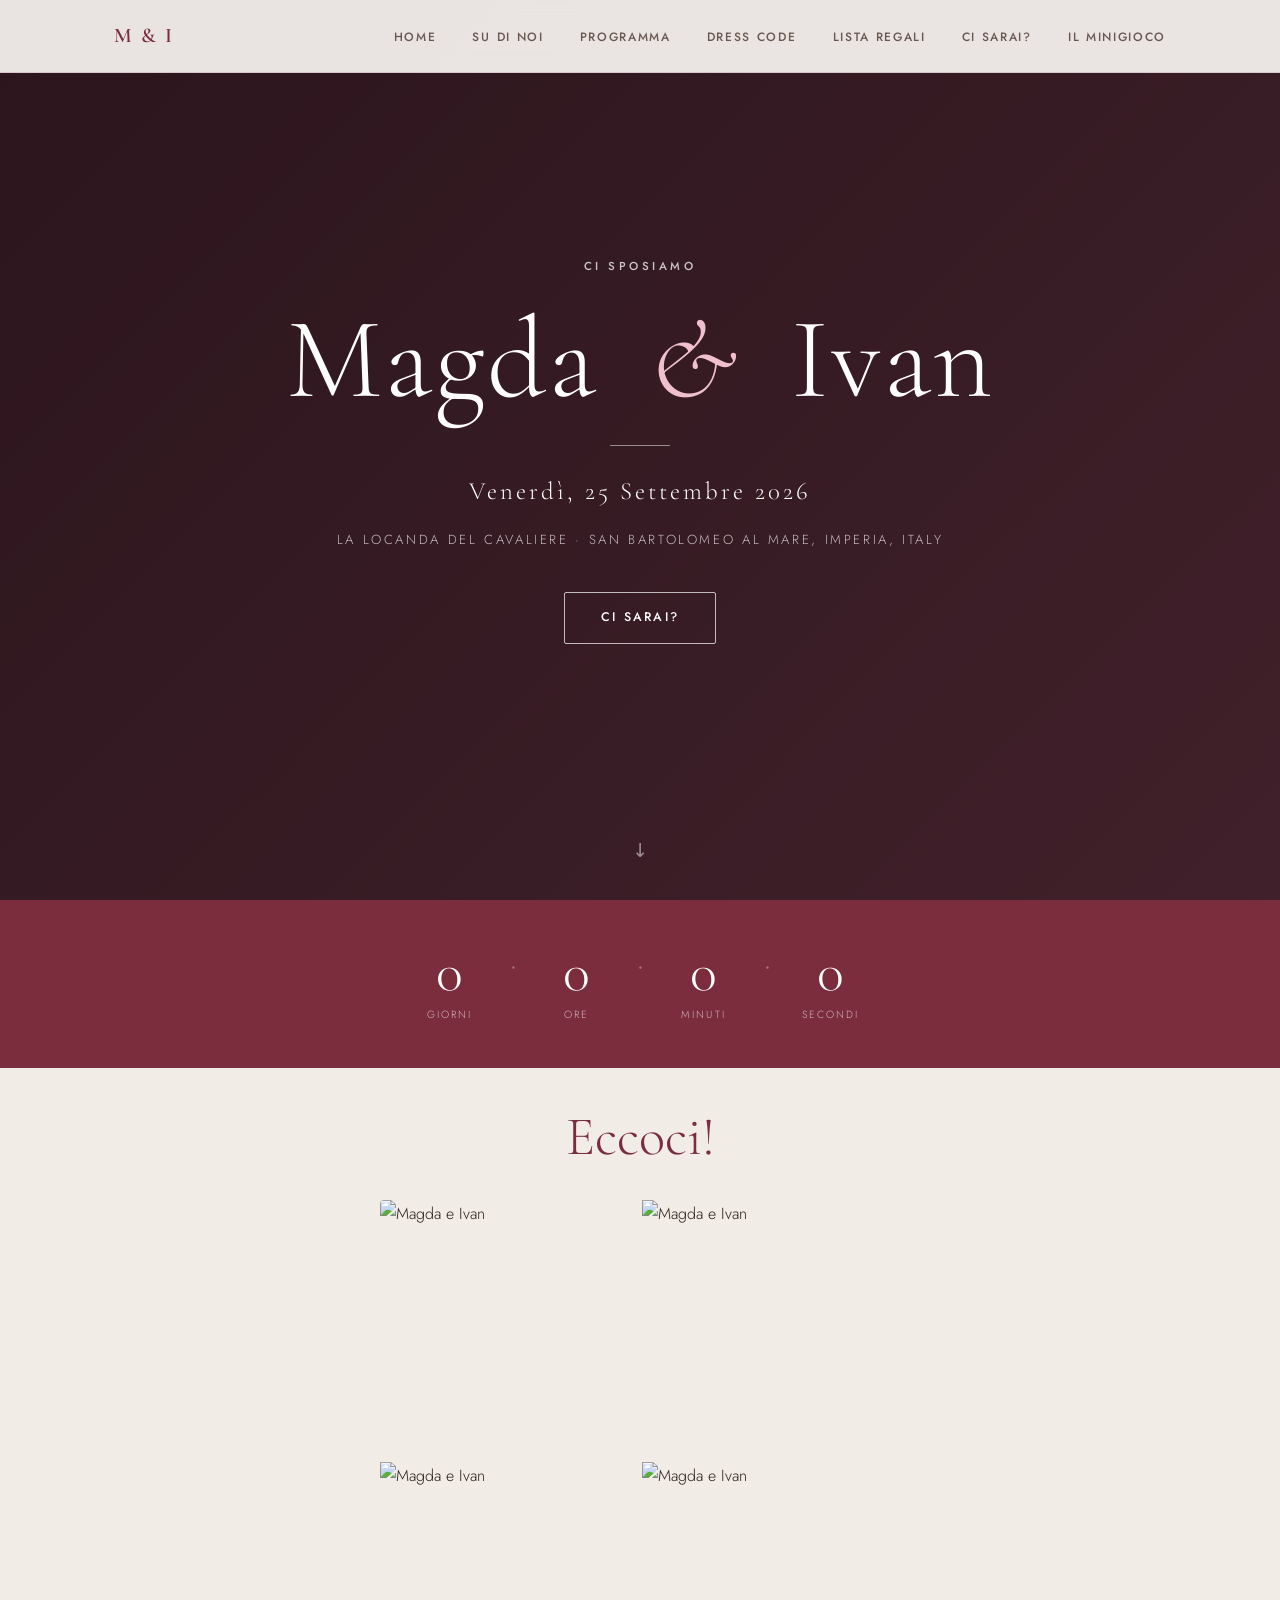
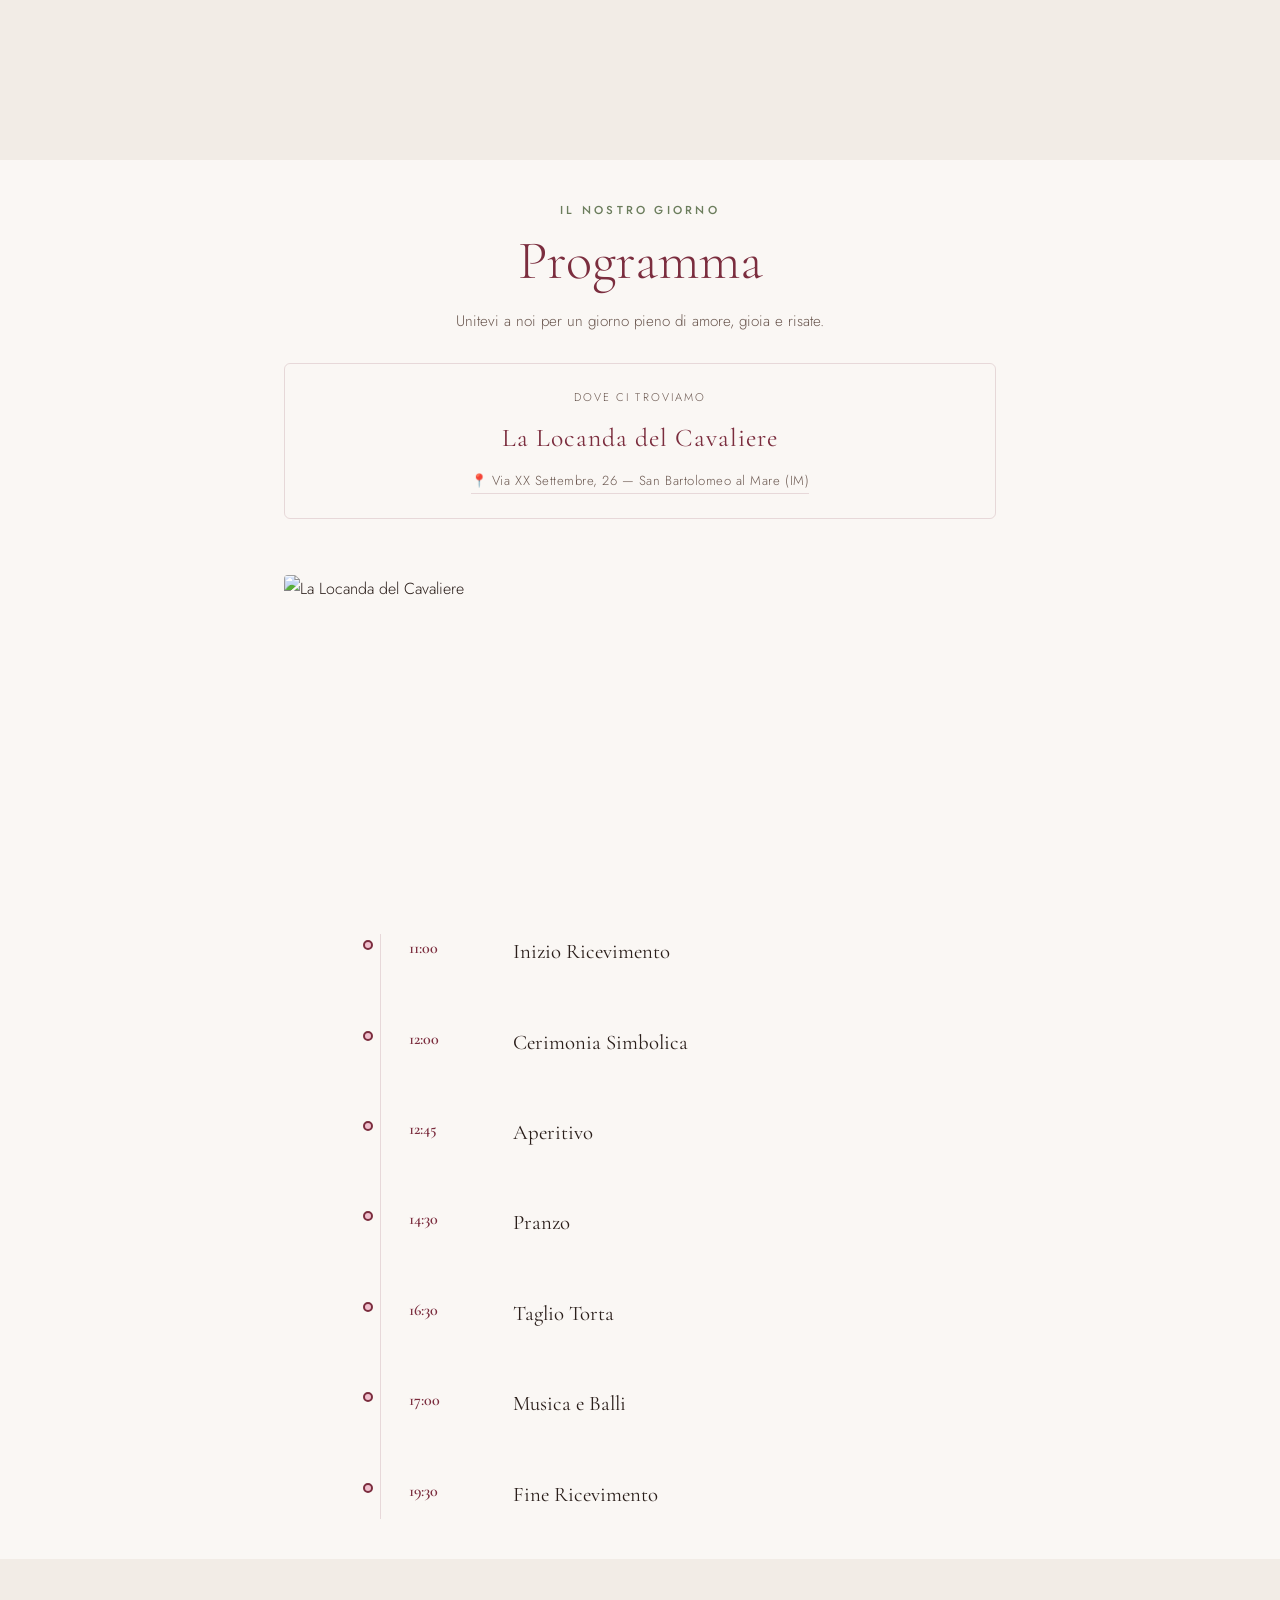
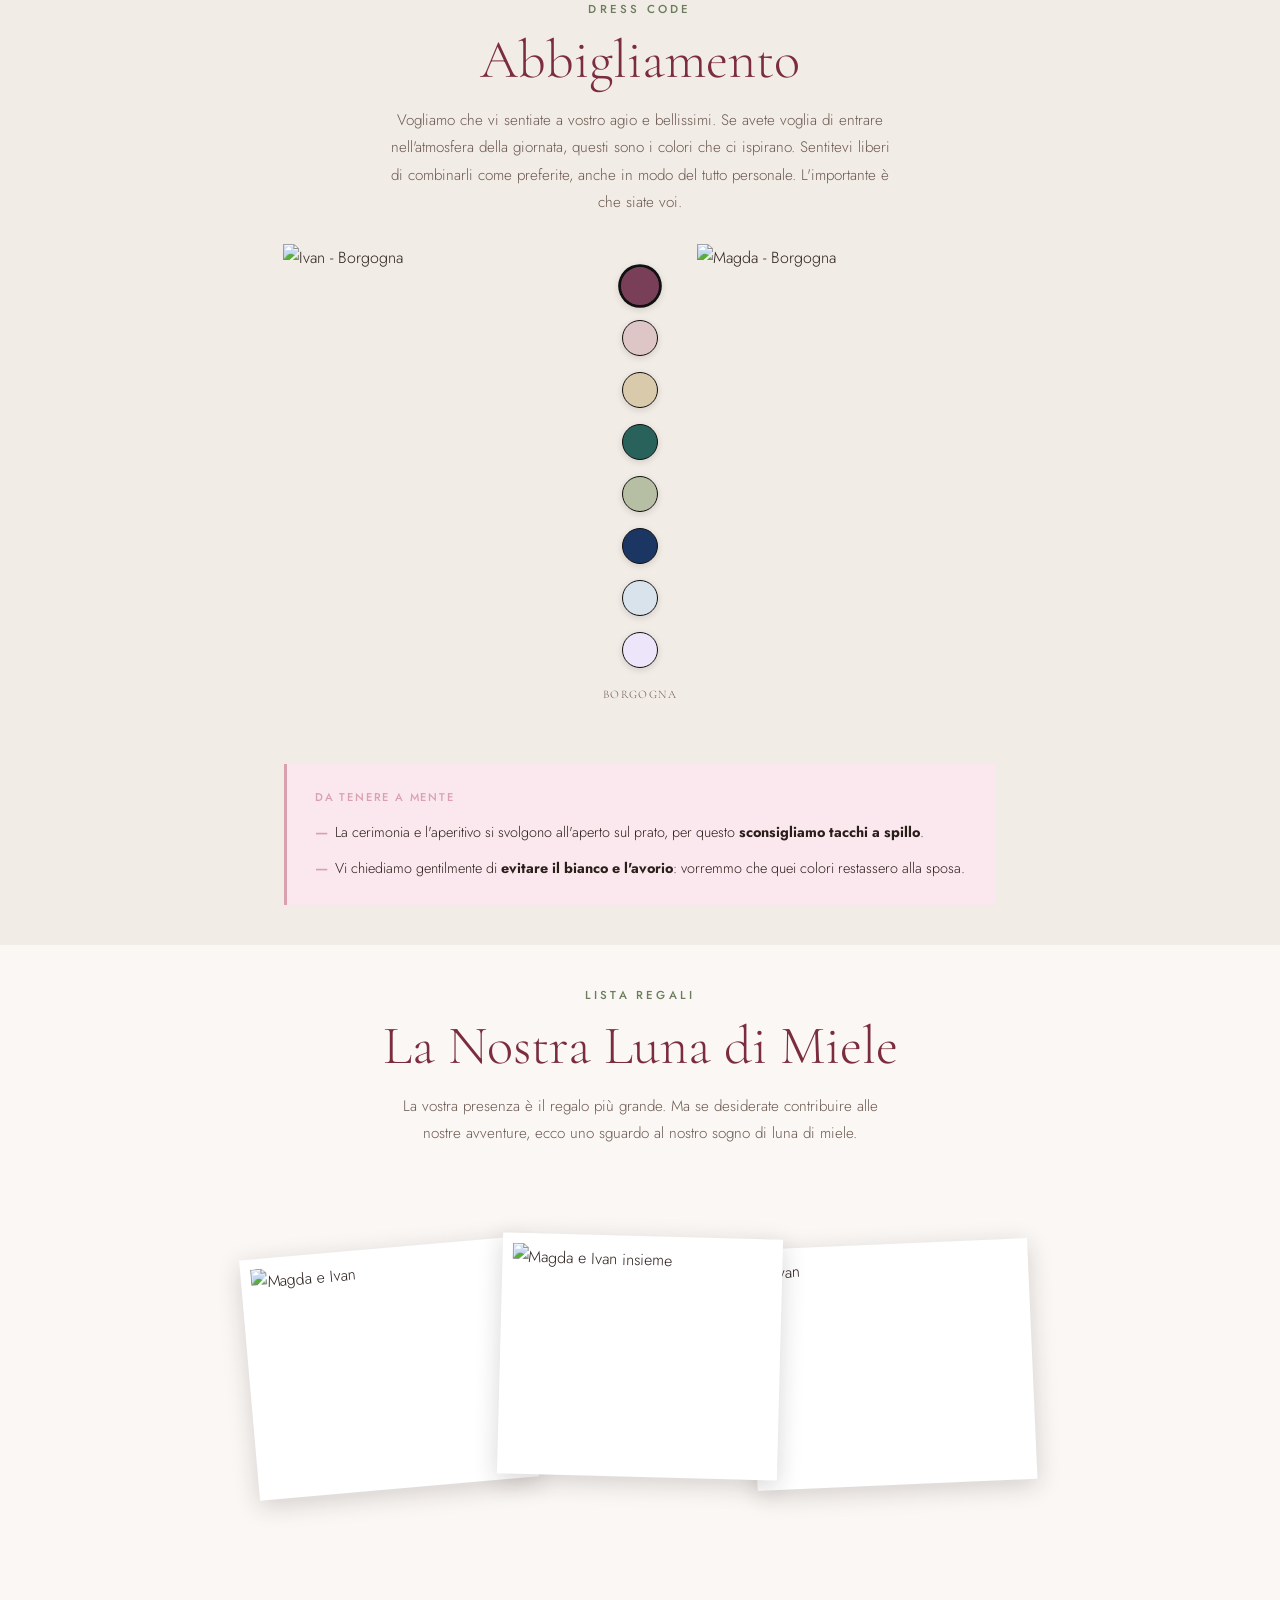
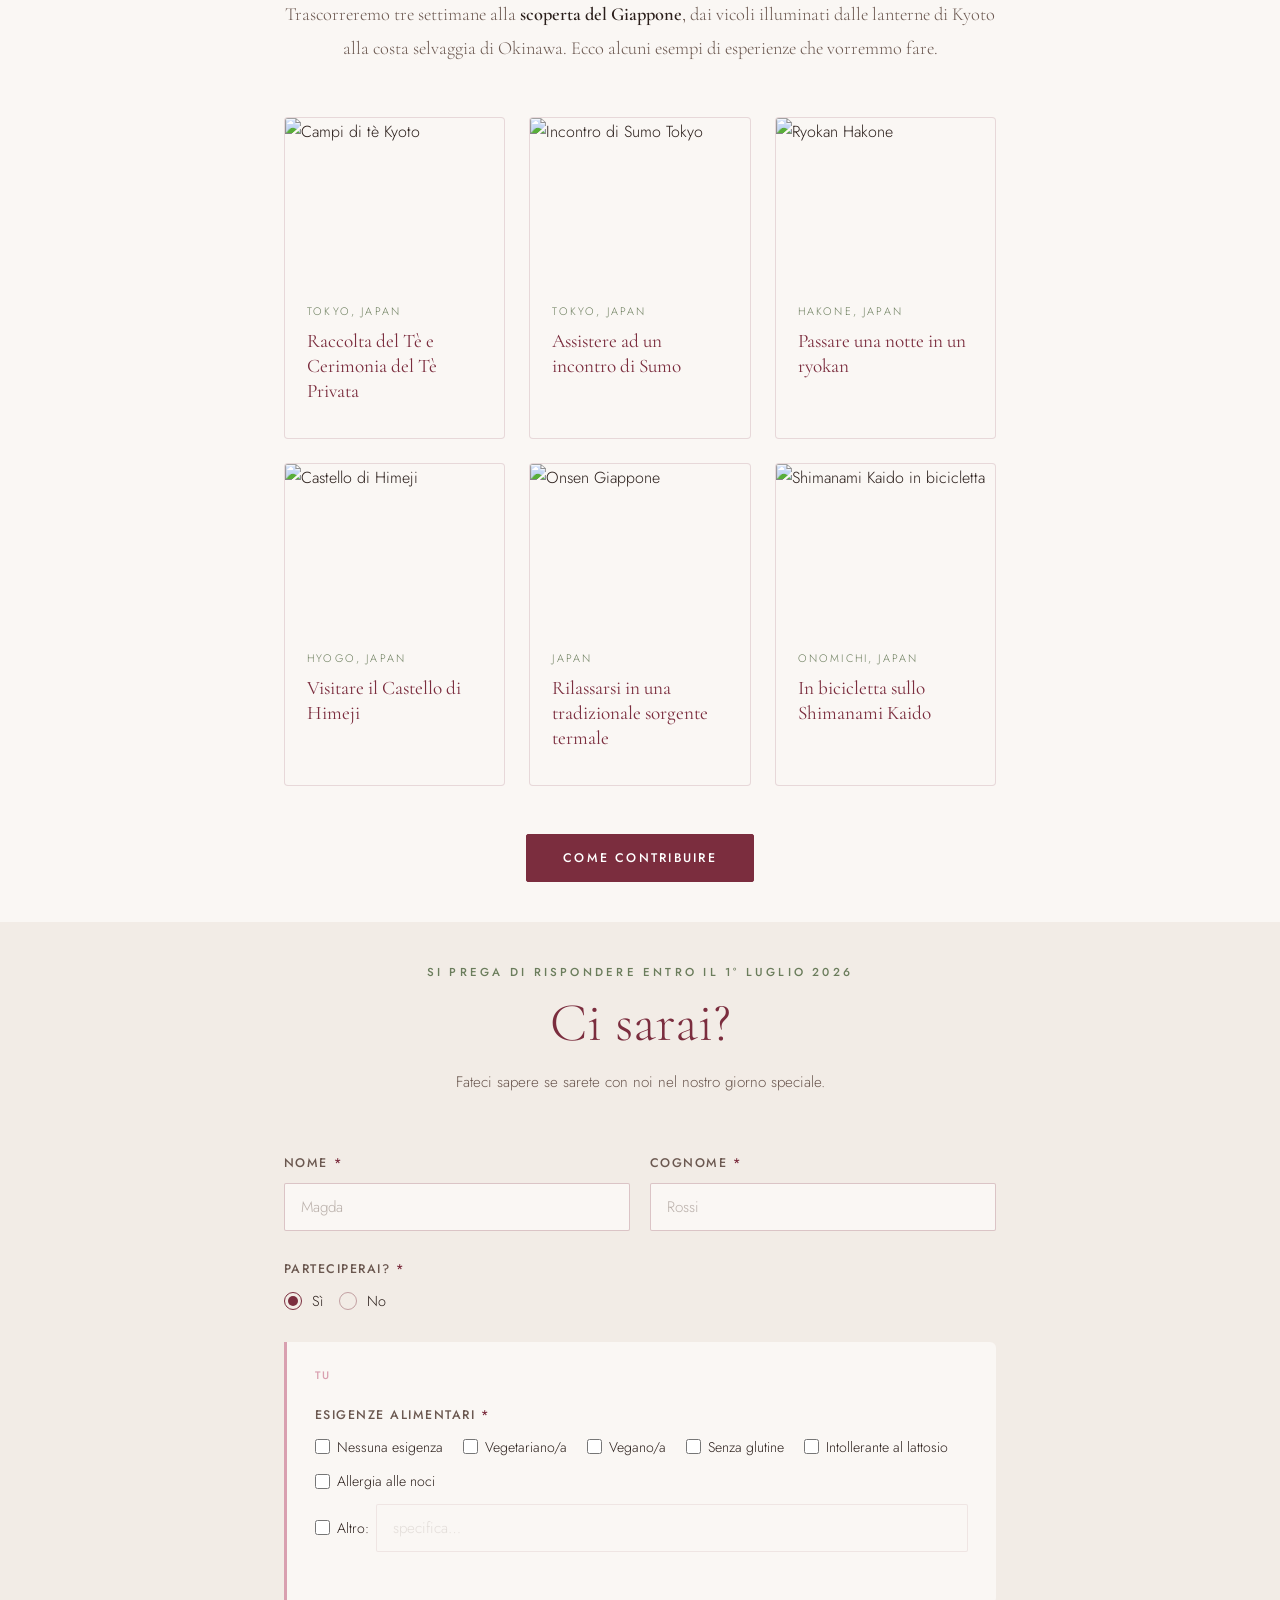
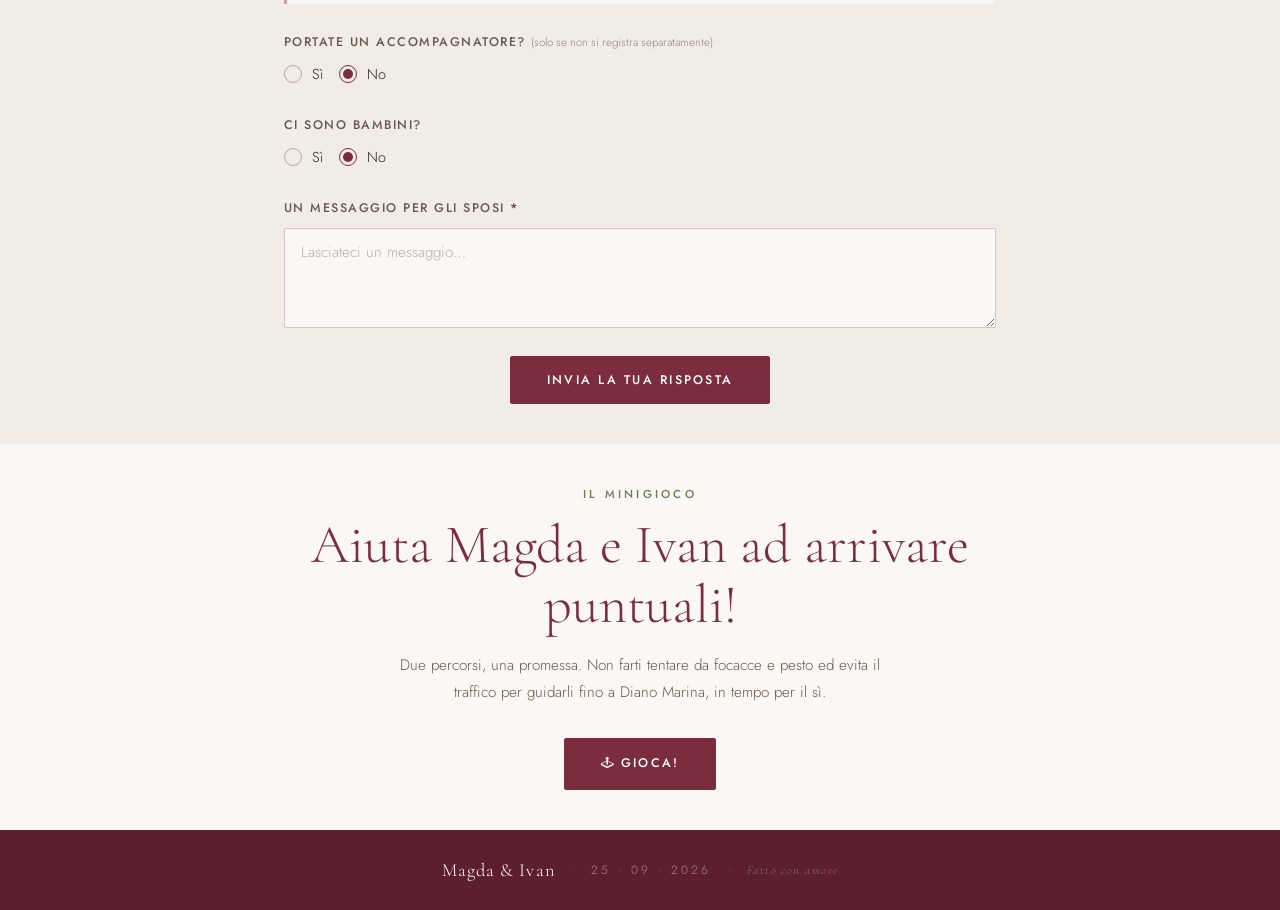
==== commit 23e94a6d: "Add files via upload" ====
--- a/index.html
+++ b/index.html
@@ -362,7 +362,7 @@
         </div>
 
         <div class="form__group">
-          <label class="form__label">Parteciperete? <span class="req">*</span></label>
+          <label class="form__label">Parteciperai? <span class="req">*</span></label>
           <div class="form__radio-group">
             <label class="form__radio"><input type="radio" name="attendance" value="yes" required checked /><span class="form__radio-custom"></span>Sì</label>
             <label class="form__radio"><input type="radio" name="attendance" value="no" /><span class="form__radio-custom"></span>No</label>
@@ -539,7 +539,7 @@
         </div>
         <div class="menu-modal__course">
           <span class="menu-modal__course-label">Primo</span>
-          <p class="menu-modal__course-name">Riso Riserva San Massimo mantecato alla zucchina trombetta, con gorgonzola e anacardi al curry</p>
+          <p class="menu-modal__course-name">Riso Riserva San Massimo mantecato alla zucchina trombetta o zucca (in base alla stagione), con gorgonzola e anacardi al curry</p>
         </div>
         <div class="menu-modal__course">
           <span class="menu-modal__course-label">Secondo</span>
--- a/styles.css
+++ b/styles.css
@@ -1437,6 +1437,11 @@
   .attire__trio {
     grid-template-columns: 1fr auto 1fr;
     gap: 10px;
+    justify-content: stretch;
+  }
+  .attire__trio-panel {
+    width: 100%;
+    min-width: 0;
   }
   .attire__color-swatch {
     width: 28px;
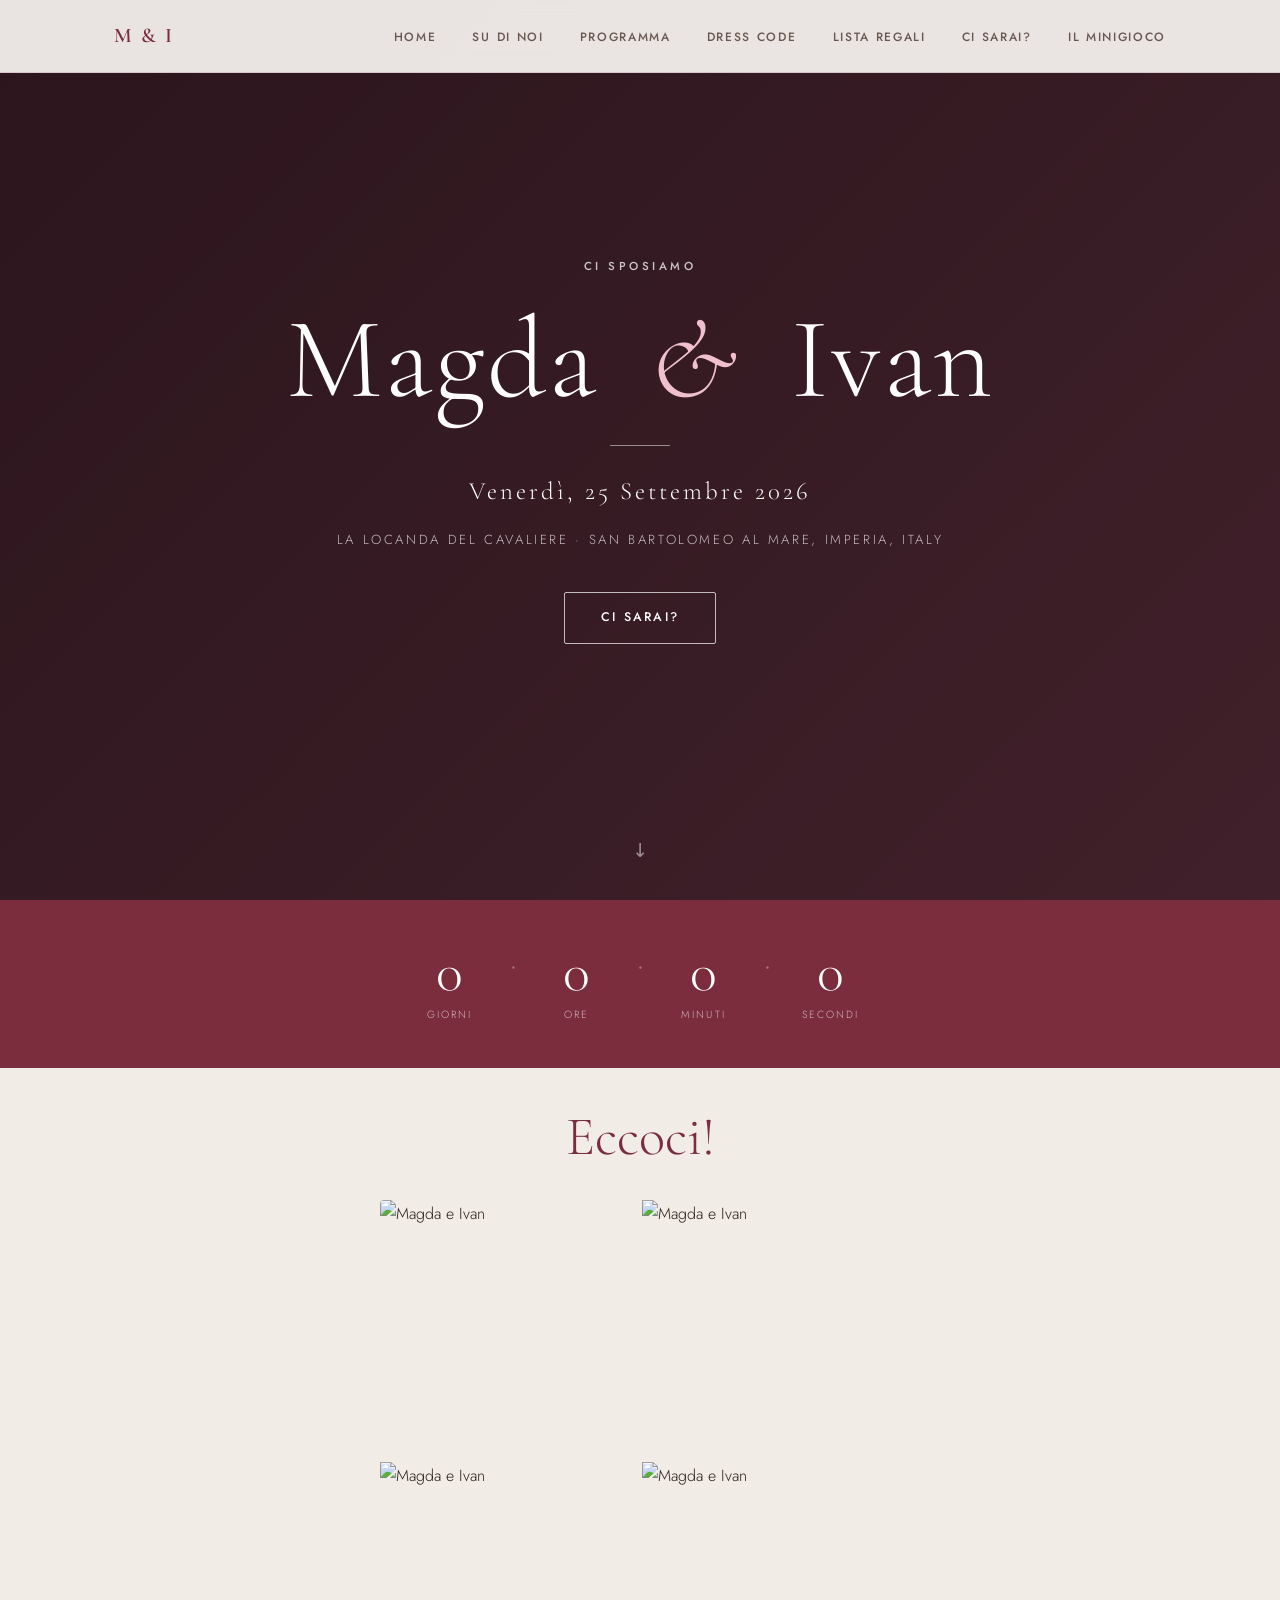
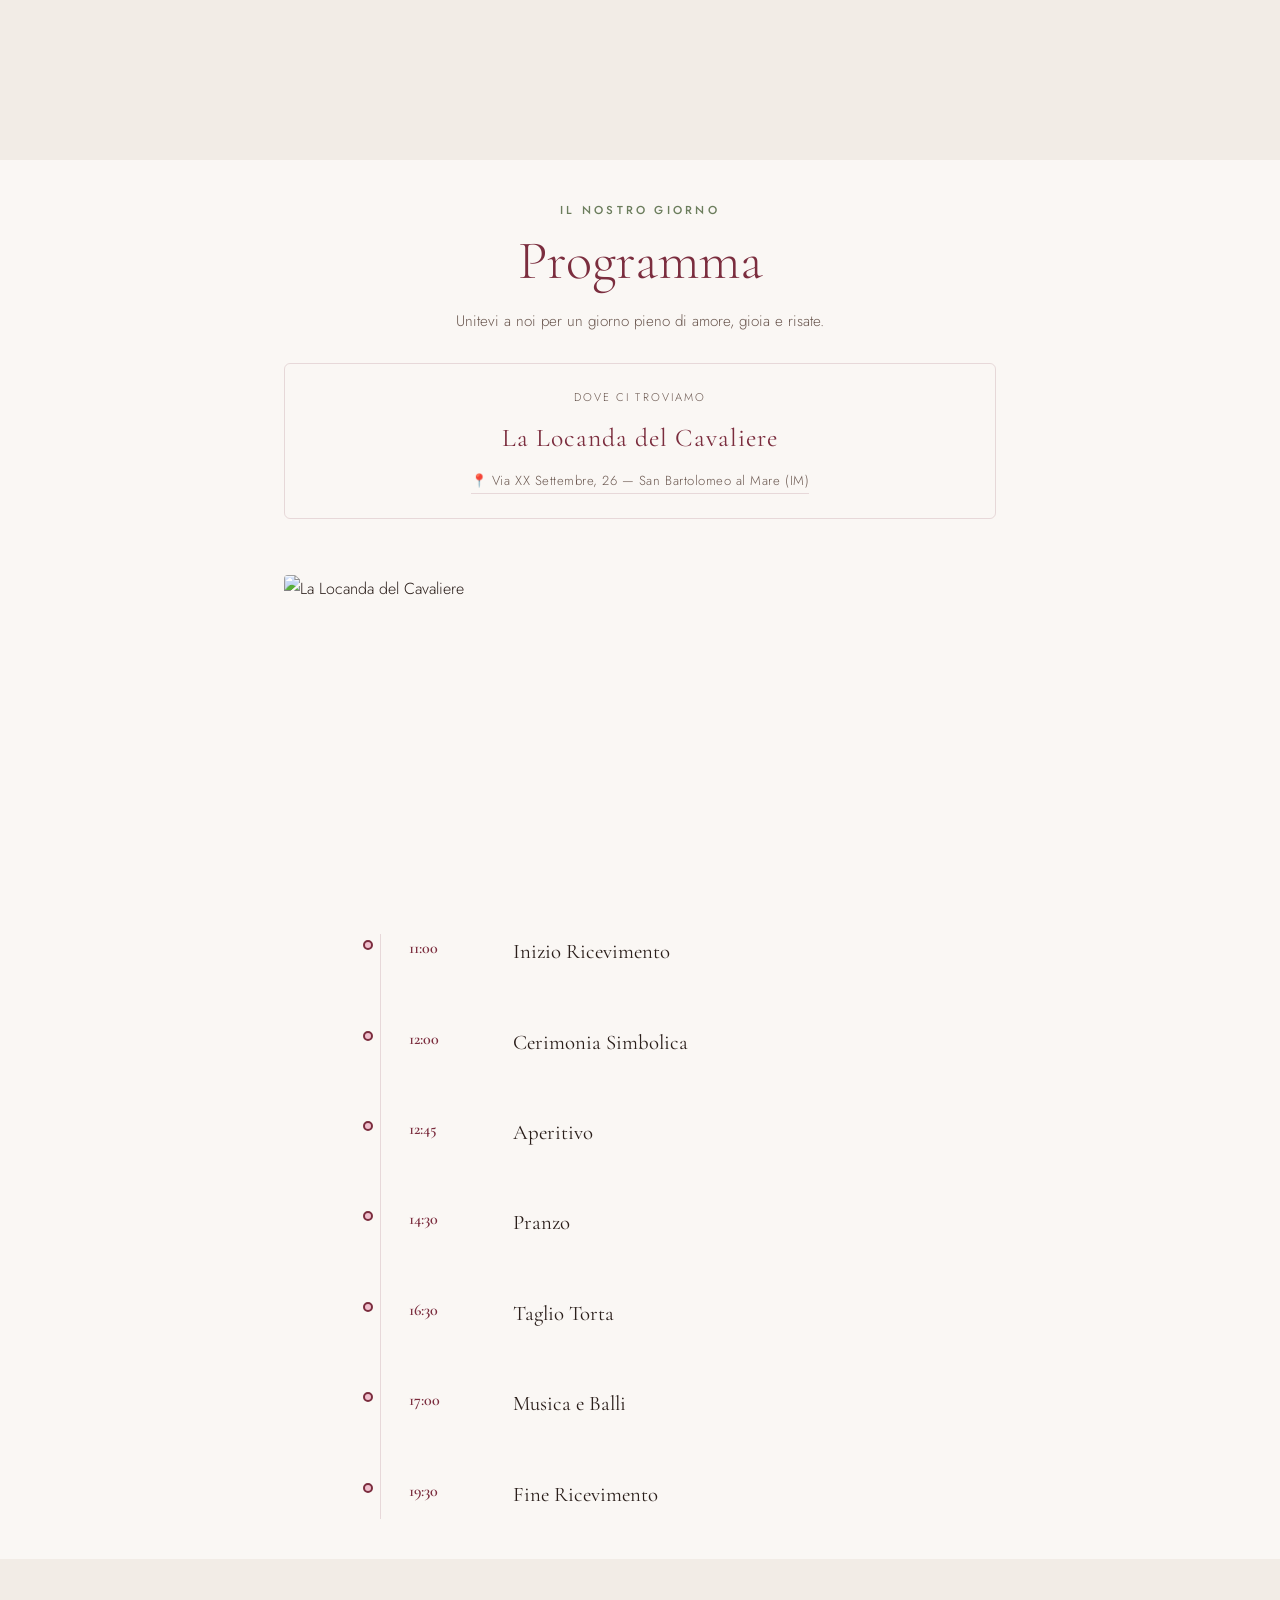
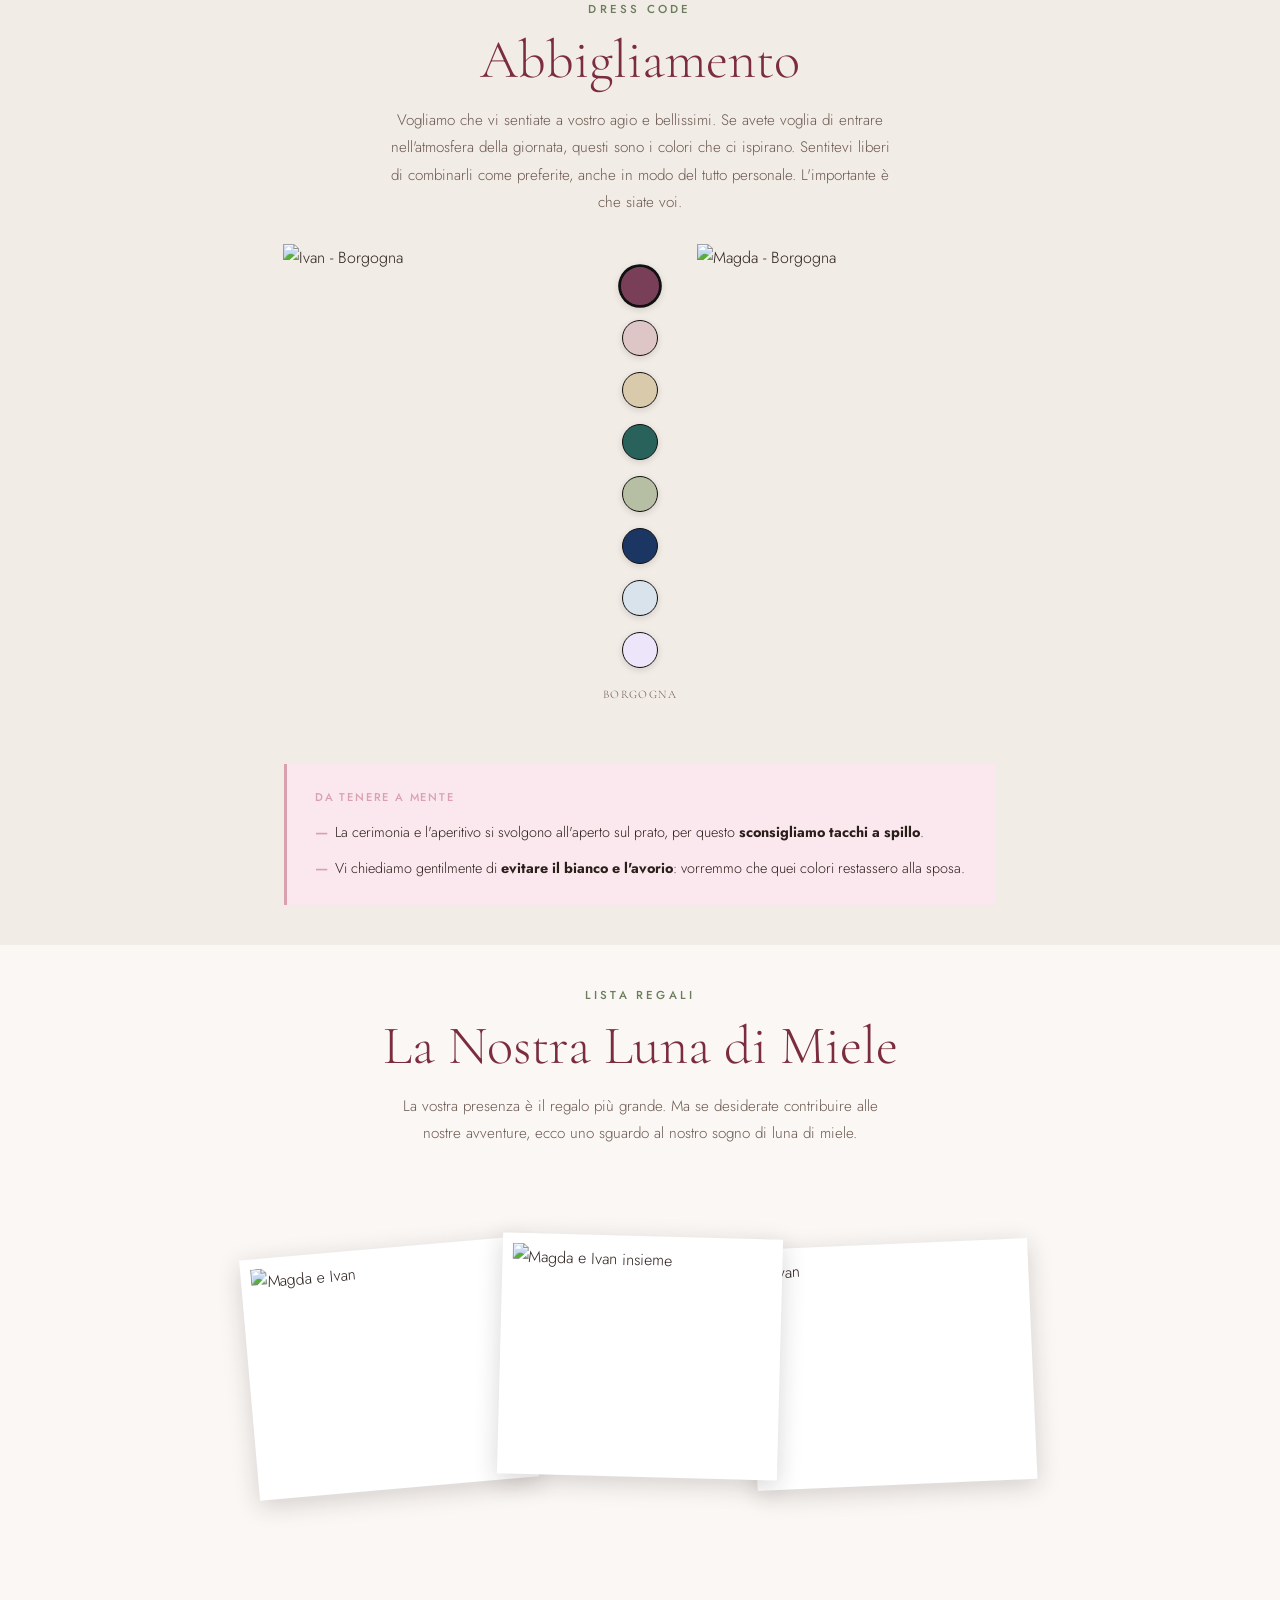
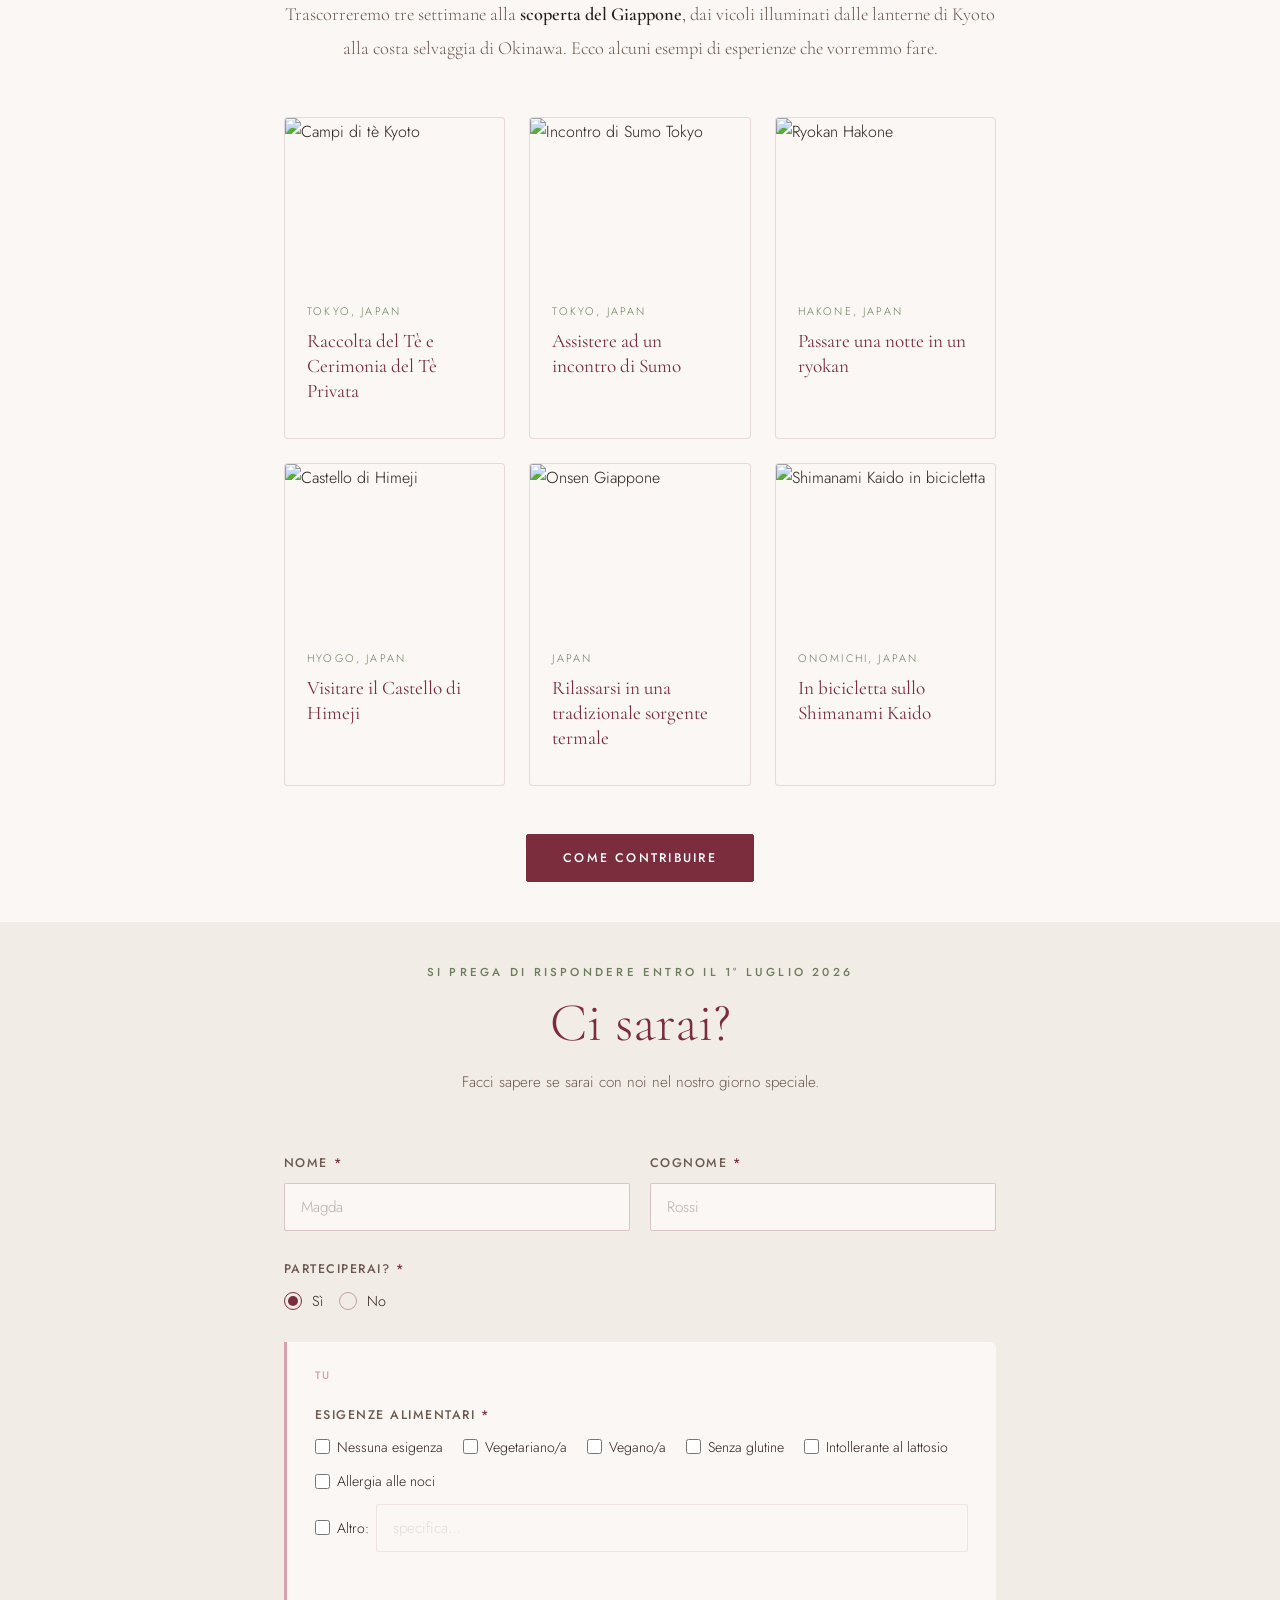
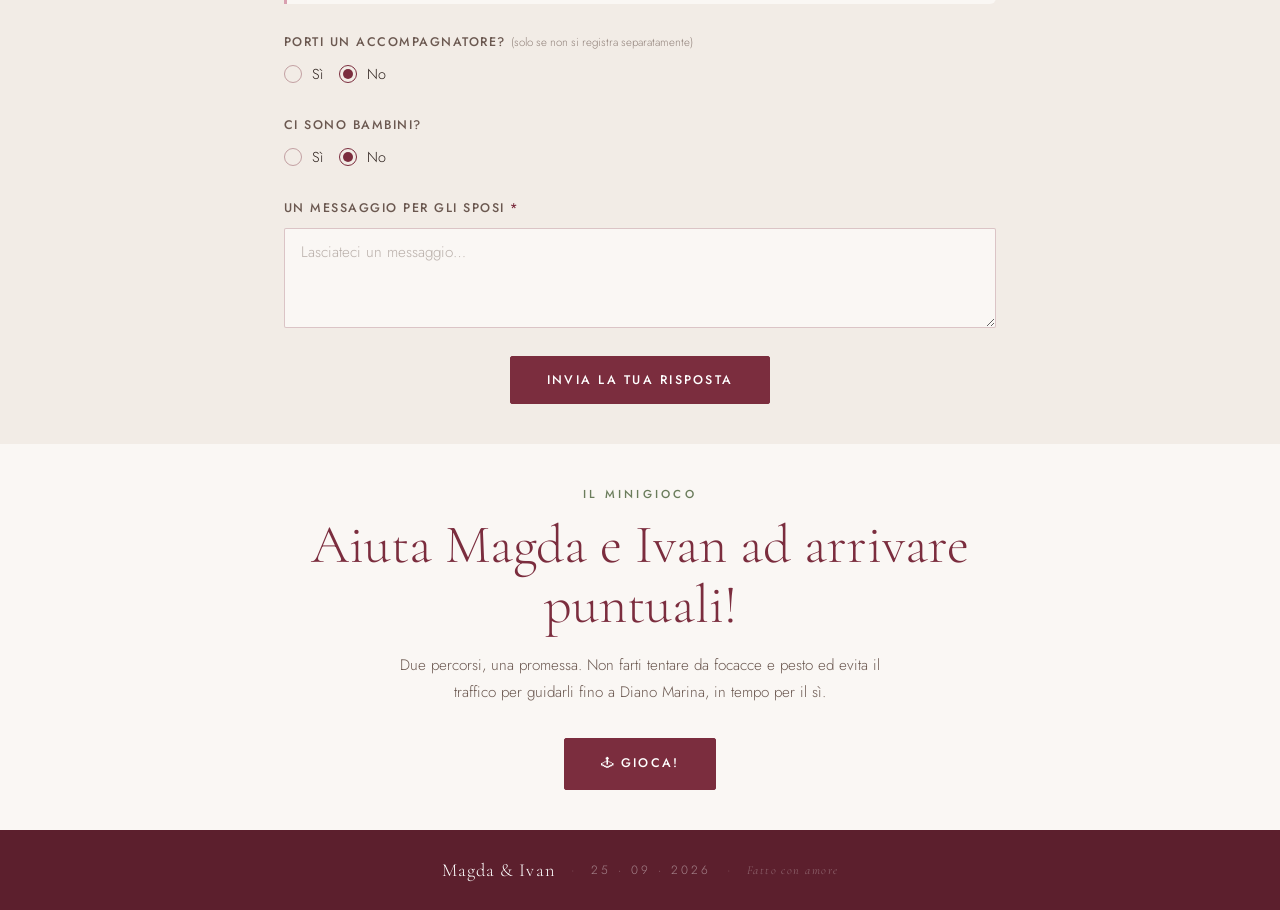
==== commit 717045d0: "Add files via upload" ====
--- a/index.html
+++ b/index.html
@@ -344,7 +344,7 @@
       <div class="section__header">
         <p class="section__label">Si prega di rispondere entro il 1° luglio 2026</p>
         <h2 class="section__title">Ci sarai?</h2>
-        <p class="section__sub">Fateci sapere se sarete con noi nel nostro giorno speciale.</p>
+        <p class="section__sub">Facci sapere se sarai con noi nel nostro giorno speciale.</p>
       </div>
 
       <form class="rsvp-form" id="rsvpForm" novalidate>
@@ -390,7 +390,7 @@
 
         <!-- ③ Accompagnatore -->
         <div class="form__group" id="plusOneSection">
-          <label class="form__label">Portate un accompagnatore? <span class="form__label--note">(solo se non si registra separatamente)</span></label>
+          <label class="form__label">Porti un accompagnatore? <span class="form__label--note">(solo se non si registra separatamente)</span></label>
           <div class="form__radio-group">
             <label class="form__radio"><input type="radio" name="plusOne" value="yes" /><span class="form__radio-custom"></span>Sì</label>
             <label class="form__radio"><input type="radio" name="plusOne" value="no" checked /><span class="form__radio-custom"></span>No</label>
@@ -462,7 +462,7 @@
         </div>
 
         <div class="form__error" id="formError" style="display:none;">
-          <p id="formErrorMsg">Compilate tutti i campi obbligatori prima di inviare.</p>
+          <p id="formErrorMsg">Compila tutti i campi obbligatori prima di inviare.</p>
         </div>
 
       </form>
@@ -509,6 +509,7 @@
       <h2 class="section__title">Aiuta Magda e Ivan ad arrivare puntuali!</h2>
       <p class="section__sub" style="margin-bottom:32px;">Due percorsi, una promessa. Non farti tentare da focacce e pesto ed evita il traffico per guidarli fino a Diano Marina, in tempo per il sì.</p>
       <a href="game.html" class="btn btn--primary">🕹 Gioca!</a>
+      <p class="game__rotate-hint">📱 Da mobile, ruota il telefono in orizzontale per giocare</p>
     </div>
   </section>
 
--- a/styles.css
+++ b/styles.css
@@ -1435,12 +1435,25 @@
   }
 
   .attire__trio {
-    grid-template-columns: 1fr auto 1fr;
-    gap: 10px;
-    justify-content: stretch;
+    display: flex;
+    flex-wrap: wrap;
+    gap: 12px;
+    justify-content: center;
+  }
+  .attire__trio-colors {
+    order: -1;
+    width: 100%;
+    flex-direction: row;
+    flex-wrap: wrap;
+    justify-content: center;
+    gap: 6px;
+    padding-bottom: 4px;
+  }
+  .attire__color-label {
+    width: 100%;
   }
   .attire__trio-panel {
-    width: 100%;
+    width: calc(50% - 6px);
     min-width: 0;
   }
   .attire__color-swatch {
@@ -1448,7 +1461,8 @@
     height: 28px;
   }
   .attire__trio-imgs {
-    height: 220px;
+    height: auto;
+    aspect-ratio: 2 / 3;
   }
 
   .polaroid-wall {
@@ -1516,6 +1530,17 @@
 }
 .menu-link:hover { color: var(--burgundy-lt); }
 
+.game__rotate-hint {
+  display: none;
+  font-size: 0.8rem;
+  color: var(--mid);
+  margin-top: 14px;
+  font-style: italic;
+}
+@media (max-width: 768px) {
+  .game__rotate-hint { display: block; }
+}
+
 .menu-modal {
   display: none;
   position: fixed;
